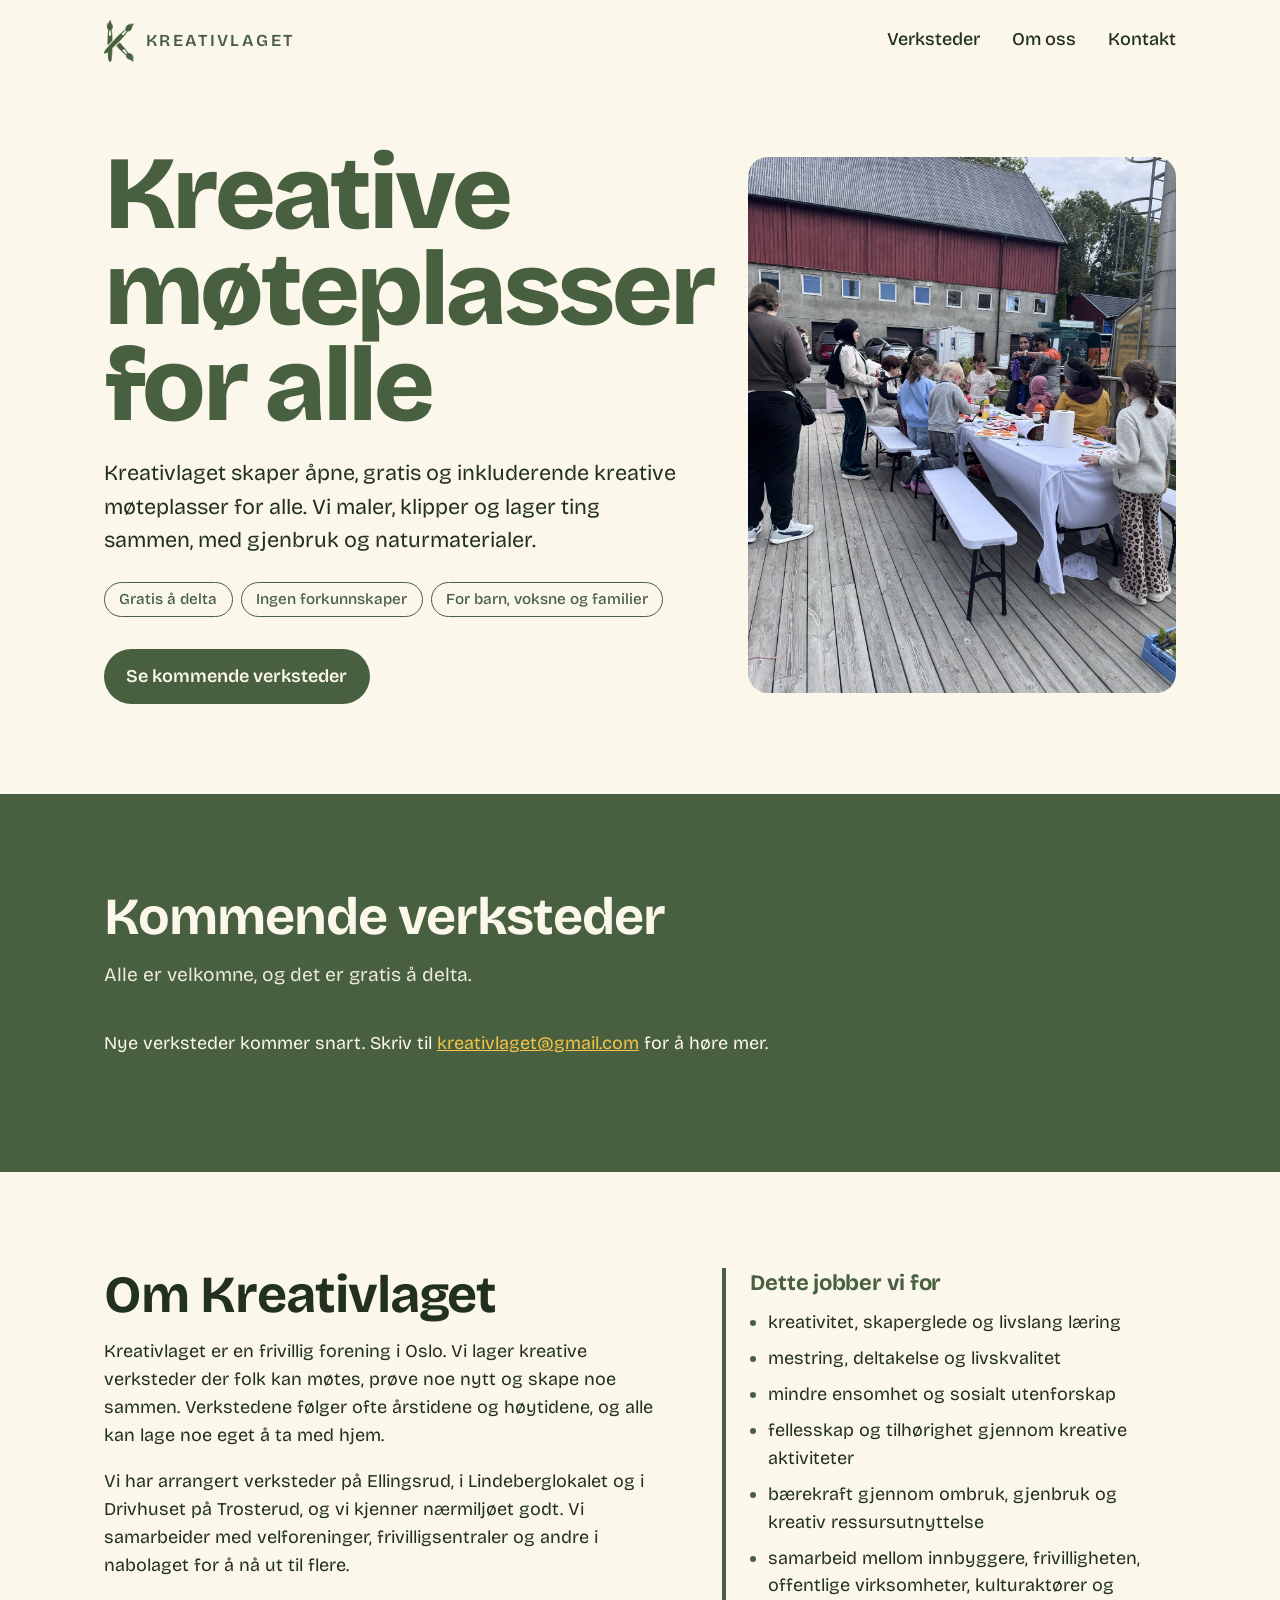
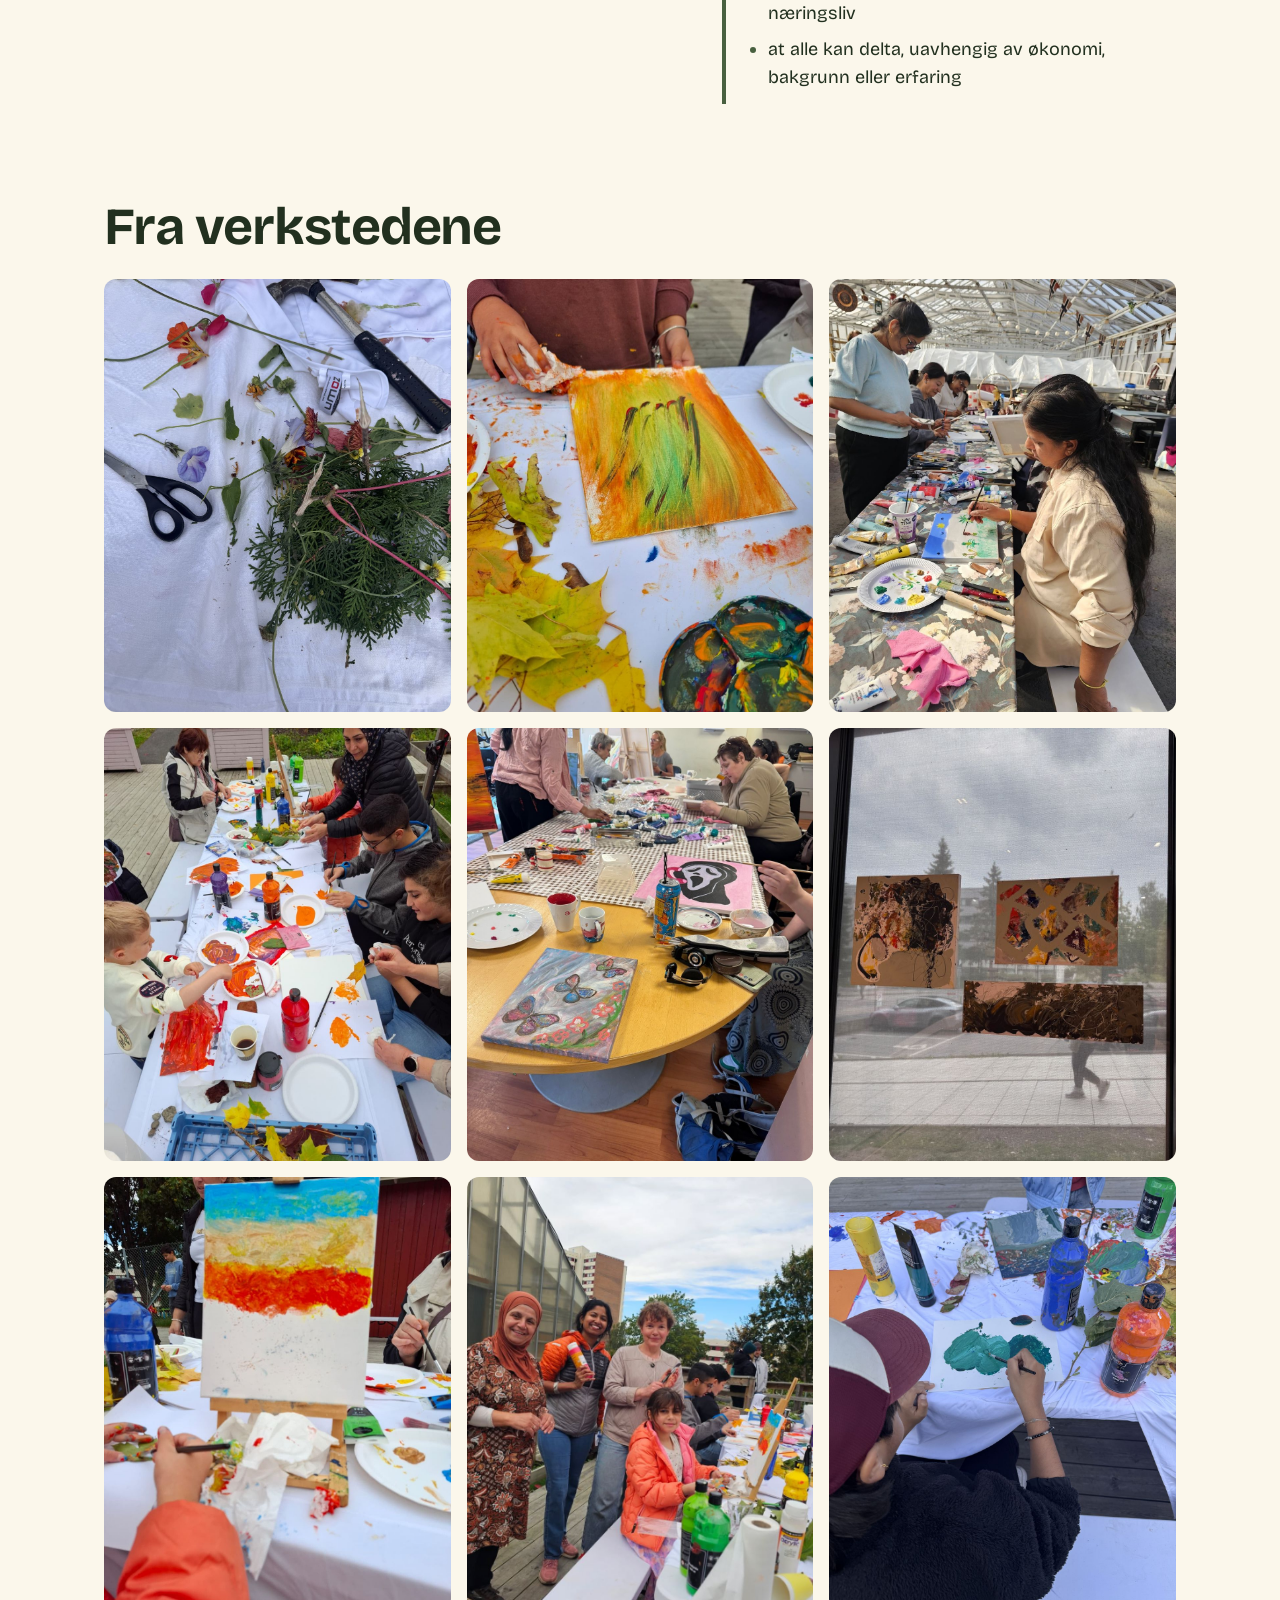
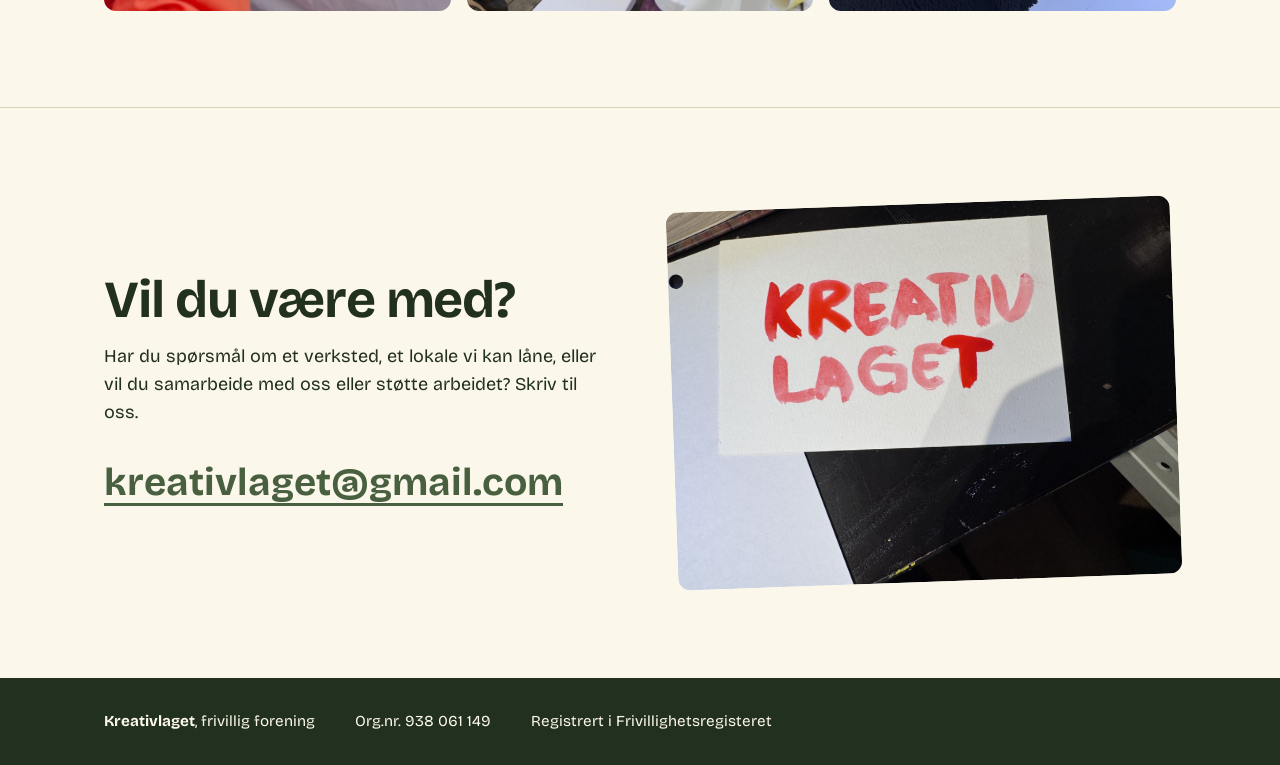
==== index.html @ 2cec0c04 "Kreativlaget nettside Co-Authored-By: Claude Opus 5.5 <noreply@anthropic.com>" ====
<!doctype html>
<html lang="nb">
<head>
  <meta charset="utf-8">
  <meta name="viewport" content="width=device-width, initial-scale=1">
  <title>Kreativlaget – kreative møteplasser for alle</title>
  <meta name="description" content="Kreativlaget lager åpne og gratis kreative verksteder i Oslo for barn, voksne og familier. Vi skaper sammen med gjenbruk og naturmaterialer.">
  <meta property="og:title" content="Kreativlaget">
  <meta property="og:description" content="Åpne, gratis og inkluderende kreative møteplasser for alle.">
  <meta property="og:image" content="https://kreativlaget.no/bilder/langbord.jpg">
  <meta property="og:url" content="https://kreativlaget.no/">
  <meta property="og:locale" content="nb_NO">
  <link rel="icon" type="image/png" href="favicon.png">
  <link rel="preload" href="fonter/bricolage.woff2" as="font" type="font/woff2" crossorigin>
  <link rel="stylesheet" href="stil.css">
</head>
<body>

<header class="topp">
  <a class="merke" href="#" aria-label="Kreativlaget, til toppen">
    <img src="bilder/k.png" alt="" width="34" height="48">
    <span>Kreativlaget</span>
  </a>
  <nav aria-label="Hovedmeny">
    <a href="#verksteder">Verksteder</a>
    <a href="#om-oss">Om oss</a>
    <a href="#kontakt">Kontakt</a>
  </nav>
</header>

<main>

  <section class="inngang">
    <div class="inngang-tekst">
      <h1>Kreative møteplasser for alle</h1>
      <p class="ingress">Kreativlaget skaper åpne, gratis og inkluderende kreative møteplasser for alle. Vi maler, klipper og lager ting sammen, med gjenbruk og naturmaterialer.</p>
      <ul class="kort-fakta">
        <li>Gratis å delta</li>
        <li>Ingen forkunnskaper</li>
        <li>For barn, voksne og familier</li>
      </ul>
      <a class="knapp" href="#verksteder">Se kommende verksteder</a>
    </div>
    <figure class="inngang-bilde">
      <img src="bilder/langbord.jpg" width="1350" height="1800"
           alt="Et langt bord med hvite duker utendørs der barn og voksne maler sammen">
    </figure>
  </section>

  <section id="verksteder" class="verksteder" aria-labelledby="verksteder-tittel">
    <div class="innhold">
      <h2 id="verksteder-tittel">Kommende verksteder</h2>
      <p class="seksjon-ingress">Alle er velkomne, og det er gratis å delta.</p>
      <ol class="liste" id="arrangement-liste"></ol>
      <noscript><p>Skriv til <a href="mailto:kreativlaget@gmail.com">kreativlaget@gmail.com</a> for å høre om kommende verksteder.</p></noscript>
    </div>
  </section>

  <section id="om-oss" class="om" aria-labelledby="om-tittel">
    <div class="innhold om-grid">
      <div class="om-tekst">
        <h2 id="om-tittel">Om Kreativlaget</h2>
        <p>Kreativlaget er en frivillig forening i Oslo. Vi lager kreative verksteder der folk kan møtes, prøve noe nytt og skape noe sammen. Verkstedene følger ofte årstidene og høytidene, og alle kan lage noe eget å ta med hjem.</p>
        <p>Vi har arrangert verksteder på Ellingsrud, i Lindeberglokalet og i Drivhuset på Trosterud, og vi kjenner nærmiljøet godt. Vi samarbeider med velforeninger, frivilligsentraler og andre i nabolaget for å nå ut til flere.</p>
      </div>
      <div class="om-mal">
        <h3>Dette jobber vi for</h3>
        <ul>
          <li>kreativitet, skaperglede og livslang læring</li>
          <li>mestring, deltakelse og livskvalitet</li>
          <li>mindre ensomhet og sosialt utenforskap</li>
          <li>fellesskap og tilhørighet gjennom kreative aktiviteter</li>
          <li>bærekraft gjennom ombruk, gjenbruk og kreativ ressursutnyttelse</li>
          <li>samarbeid mellom innbyggere, frivilligheten, offentlige virksomheter, kulturaktører og næringsliv</li>
          <li>at alle kan delta, uavhengig av økonomi, bakgrunn eller erfaring</li>
        </ul>
      </div>
    </div>
  </section>

  <section class="bilder" aria-labelledby="bilder-tittel">
    <div class="innhold">
      <h2 id="bilder-tittel">Fra verkstedene</h2>
      <div class="mosaikk">
        <img src="bilder/naturmaterialer.jpg" width="1050" height="1400" loading="lazy" alt="Blomster, grener, saks og hammer på en hvit duk">
        <img src="bilder/maleri-oransje.jpg" width="1050" height="1400" loading="lazy" alt="Et oransje og grønt maleri ved siden av høstblader og en palett">
        <img src="bilder/drivhuset.jpg" width="1050" height="1400" loading="lazy" alt="Deltakere maler ved et langt bord i et drivhus">
        <img src="bilder/bordet.jpg" width="1050" height="1400" loading="lazy" alt="Familier maler sammen ved et langt bord">
        <img src="bilder/lindeberg.jpg" width="964" height="1286" loading="lazy" alt="Malerier og fargeblyanter på et rundt bord i Lindeberglokalet">
        <img src="bilder/utstilling.jpg" width="1400" height="1050" loading="lazy" alt="Malerier fra verkstedene henger i et vindu">
        <img src="bilder/staffeli.jpg" width="1050" height="1400" loading="lazy" alt="Et lerret med oransje og blå maling på et staffeli">
        <img src="bilder/gruppe.jpg" width="788" height="1400" loading="lazy" alt="En gruppe deltakere samlet rundt et malebord utendørs">
        <img src="bilder/bladmaling.jpg" width="1050" height="1400" loading="lazy" alt="En deltaker maler et grønt blad">
      </div>
    </div>
  </section>

  <section id="kontakt" class="kontakt" aria-labelledby="kontakt-tittel">
    <div class="innhold kontakt-grid">
      <div>
        <h2 id="kontakt-tittel">Vil du være med?</h2>
        <p>Har du spørsmål om et verksted, et lokale vi kan låne, eller vil du samarbeide med oss eller støtte arbeidet? Skriv til oss.</p>
        <a class="epost" href="mailto:kreativlaget@gmail.com">kreativlaget@gmail.com</a>
      </div>
      <figure class="skilt">
        <img src="bilder/skilt.jpg" width="1400" height="1050" loading="lazy" alt="Håndmalt skilt med teksten Kreativ laget i rødt">
      </figure>
    </div>
  </section>

</main>

<footer class="bunn">
  <div class="innhold">
    <p><strong>Kreativlaget</strong>, frivillig forening</p>
    <p>Org.nr. 938 061 149</p>
    <p>Registrert i Frivillighetsregisteret</p>
  </div>
</footer>

<script src="arrangementer.js"></script>
<script>
  (function () {
    var liste = document.getElementById("arrangement-liste");
    var maneder = ["jan.", "feb.", "mars", "april", "mai", "juni", "juli", "aug.", "sep.", "okt.", "nov.", "des."];
    var dager = ["søndag", "mandag", "tirsdag", "onsdag", "torsdag", "fredag", "lørdag"];
    var idag = new Date(); idag.setHours(0, 0, 0, 0);

    var kommende = ARRANGEMENTER
      .map(function (a) { var d = a.dato.split("-"); a._d = new Date(+d[0], +d[1] - 1, +d[2]); return a; })
      .filter(function (a) { return a._d >= idag; })
      .sort(function (x, y) { return x._d - y._d; });

    if (!kommende.length) {
      liste.outerHTML = '<p class="tom">Nye verksteder kommer snart. Skriv til <a href="mailto:kreativlaget@gmail.com">kreativlaget@gmail.com</a> for å høre mer.</p>';
      return;
    }

    kommende.forEach(function (a) {
      var li = document.createElement("li");
      li.className = "arrangement";
      li.innerHTML =
        '<time class="dato" datetime="' + a.dato + '">' +
          '<span class="dag">' + a._d.getDate() + '.</span>' +
          '<span class="mnd">' + maneder[a._d.getMonth()] + '</span>' +
        '</time>' +
        '<div class="detaljer">' +
          '<h3></h3>' +
          '<p class="nar"></p>' +
          '<p class="tekst"></p>' +
        '</div>';
      li.querySelector("h3").textContent = a.tittel;
      li.querySelector(".nar").textContent = dager[a._d.getDay()] + " kl. " + a.tid + ", " + a.sted;
      li.querySelector(".tekst").textContent = a.tekst;
      liste.appendChild(li);
    });
  })();
</script>
</body>
</html>
---- stil.css ----
@font-face {
  font-family: "Bricolage";
  src: url("fonter/bricolage.woff2") format("woff2");
  font-weight: 200 800;
  font-display: swap;
  unicode-range: U+0000-00FF, U+0131, U+0152-0153, U+02BB-02BC, U+02C6, U+02DA, U+02DC, U+2000-206F, U+20AC, U+2122, U+2191, U+2193, U+2212, U+2215, U+FEFF, U+FFFD;
}
@font-face {
  font-family: "Bricolage";
  src: url("fonter/bricolage-ext.woff2") format("woff2");
  font-weight: 200 800;
  font-display: swap;
  unicode-range: U+0100-02AF, U+0304, U+0308, U+0329, U+1E00-1E9F, U+1EF2-1EFF, U+2020, U+20A0-20AB, U+20AD-20C0, U+2113, U+2C60-2C7F, U+A720-A7FF;
}

:root {
  --papir: #fbf7eb;
  --gronn: #48603f;
  --blekk: #22301f;
  --gul: #f3c24a;
  --linje: #d8d2bd;
  --dempet: #55604f;
  --maks: 72rem;
  --kant: clamp(1rem, 4vw, 2.5rem);
}

*, *::before, *::after { box-sizing: border-box; }

html { scroll-behavior: smooth; }
@media (prefers-reduced-motion: reduce) { html { scroll-behavior: auto; } }

body {
  margin: 0;
  background: var(--papir);
  color: var(--blekk);
  font-family: "Bricolage", system-ui, sans-serif;
  font-size: 1.125rem;
  line-height: 1.55;
  font-variation-settings: "opsz" 14;
}

img { display: block; max-width: 100%; height: auto; }

a { color: inherit; }
a:focus-visible, .knapp:focus-visible {
  outline: 3px solid var(--gul);
  outline-offset: 3px;
  border-radius: 4px;
}

h1, h2, h3 { line-height: 1.05; margin: 0; font-weight: 700; letter-spacing: -0.02em; }
h2 { font-size: clamp(2rem, 4.5vw, 3.25rem); margin-bottom: 1rem; }
h3 { font-size: 1.375rem; letter-spacing: -0.01em; }
p { margin: 0 0 1em; }

.innhold { max-width: var(--maks); margin: 0 auto; padding: 0 var(--kant); }

/* Topp */
.topp {
  display: flex;
  align-items: center;
  justify-content: space-between;
  gap: 1rem;
  max-width: var(--maks);
  margin: 0 auto;
  padding: 1.25rem var(--kant);
}
.merke {
  display: flex;
  align-items: center;
  gap: 0.75rem;
  text-decoration: none;
  color: var(--gronn);
}
.merke img { width: 30px; height: auto; }
.merke span {
  font-weight: 600;
  font-size: 1.05rem;
  text-transform: uppercase;
  letter-spacing: 0.14em;
}
.topp nav { display: flex; gap: clamp(0.9rem, 2.5vw, 2rem); }
.topp nav a {
  text-decoration: none;
  font-weight: 500;
  color: var(--blekk);
  padding: 0.25rem 0;
  border-bottom: 2px solid transparent;
}
.topp nav a:hover { border-bottom-color: var(--gronn); }

/* Inngang */
.inngang {
  display: grid;
  grid-template-columns: minmax(0, 1.15fr) minmax(0, 0.85fr);
  gap: clamp(2rem, 5vw, 4.5rem);
  align-items: center;
  max-width: var(--maks);
  margin: 0 auto;
  padding: clamp(1.5rem, 5vw, 4rem) var(--kant) clamp(3rem, 7vw, 6rem);
}
.inngang h1 {
  font-size: clamp(3rem, 8.2vw, 6.5rem);
  font-weight: 800;
  line-height: 0.92;
  letter-spacing: -0.035em;
  color: var(--gronn);
  font-variation-settings: "opsz" 96;
  margin-bottom: 1.5rem;
}
.ingress { font-size: clamp(1.15rem, 1.8vw, 1.35rem); max-width: 32em; }
.kort-fakta {
  list-style: none;
  padding: 0;
  margin: 1.5rem 0 2rem;
  display: flex;
  flex-wrap: wrap;
  gap: 0.5rem;
}
.kort-fakta li {
  border: 1.5px solid var(--gronn);
  color: var(--gronn);
  border-radius: 999px;
  padding: 0.3rem 0.9rem;
  font-size: 0.95rem;
  font-weight: 500;
}
.knapp {
  display: inline-block;
  background: var(--gronn);
  color: var(--papir);
  text-decoration: none;
  font-weight: 600;
  padding: 0.85rem 1.4rem;
  border-radius: 999px;
}
.knapp:hover { background: var(--blekk); }
.inngang-bilde { margin: 0; }
.inngang-bilde img {
  width: 100%;
  aspect-ratio: 4 / 5;
  object-fit: cover;
  object-position: center 65%;
  border-radius: 1.25rem;
}

/* Verksteder */
.verksteder {
  background: var(--gronn);
  color: var(--papir);
  padding: clamp(3.5rem, 8vw, 6rem) 0;
}
.seksjon-ingress { font-size: 1.2rem; max-width: 34em; opacity: 0.92; margin-bottom: 2.5rem; }
.liste { list-style: none; margin: 0; padding: 0; }
.arrangement {
  display: grid;
  grid-template-columns: 9.5rem minmax(0, 1fr);
  gap: 1.5rem clamp(1.5rem, 4vw, 3.5rem);
  padding: 2rem 0;
  border-top: 1px solid rgba(251, 247, 235, 0.28);
}
.arrangement:last-child { border-bottom: 1px solid rgba(251, 247, 235, 0.28); }
.dato { display: flex; flex-direction: column; color: var(--gul); line-height: 0.85; }
.dag {
  font-size: clamp(4rem, 9vw, 6rem);
  font-weight: 800;
  letter-spacing: -0.05em;
  font-variation-settings: "opsz" 96;
}
.mnd { font-size: 1.5rem; font-weight: 600; margin-top: 0.35rem; }
.detaljer h3 { font-size: clamp(1.5rem, 2.6vw, 2rem); margin-bottom: 0.4rem; }
.nar { font-weight: 600; margin-bottom: 0.75rem; }
.nar::first-letter { text-transform: uppercase; }
.tekst { max-width: 38em; margin: 0; opacity: 0.92; }
.tom a, .verksteder noscript a { color: var(--gul); }

/* Om */
.om { padding: clamp(3.5rem, 8vw, 6rem) 0; }
.om-grid {
  display: grid;
  grid-template-columns: minmax(0, 1.1fr) minmax(0, 0.9fr);
  gap: clamp(2rem, 5vw, 4.5rem);
  align-items: start;
}
.om-tekst p { max-width: 36em; }
.om-mal {
  border-left: 4px solid var(--gronn);
  padding: 0.25rem 0 0.25rem 1.5rem;
}
.om-mal h3 { color: var(--gronn); margin-bottom: 0.9rem; }
.om-mal ul { margin: 0; padding-left: 1.1rem; }
.om-mal li { margin-bottom: 0.5rem; }
.om-mal li::marker { color: var(--gronn); }

/* Bilder */
.bilder { padding: 0 0 clamp(3.5rem, 8vw, 6rem); }
.mosaikk {
  display: grid;
  grid-template-columns: repeat(3, minmax(0, 1fr));
  gap: 1rem;
  margin-top: 1.5rem;
}
.mosaikk img {
  width: 100%;
  aspect-ratio: 4 / 5;
  object-fit: cover;
  border-radius: 0.75rem;
}

/* Kontakt */
.kontakt {
  border-top: 1px solid var(--linje);
  padding: clamp(3.5rem, 8vw, 6rem) 0;
}
.kontakt-grid {
  display: grid;
  grid-template-columns: minmax(0, 1fr) minmax(0, 1fr);
  gap: clamp(2rem, 5vw, 4.5rem);
  align-items: center;
}
.kontakt p { max-width: 32em; }
.epost {
  display: inline-block;
  margin-top: 0.5rem;
  font-size: clamp(1.4rem, 3.4vw, 2.4rem);
  font-weight: 700;
  color: var(--gronn);
  text-decoration-thickness: 3px;
  text-underline-offset: 0.2em;
  overflow-wrap: anywhere;
}
.skilt { margin: 0; }
.skilt img { border-radius: 0.75rem; transform: rotate(-2deg); }

/* Bunn */
.bunn {
  background: var(--blekk);
  color: var(--papir);
  padding: 2rem 0;
  font-size: 0.95rem;
}
.bunn .innhold { display: flex; flex-wrap: wrap; gap: 0.5rem 2.5rem; }
.bunn p { margin: 0; }

/* Mobil */
@media (max-width: 760px) {
  .topp { flex-wrap: wrap; }
  .merke span { font-size: 0.95rem; }
  .inngang, .om-grid, .kontakt-grid { grid-template-columns: minmax(0, 1fr); }
  .inngang-bilde img { aspect-ratio: 4 / 3; }
  .arrangement { grid-template-columns: minmax(0, 1fr); gap: 0.75rem; padding: 1.75rem 0; }
  .dato { flex-direction: row; align-items: baseline; gap: 0.6rem; }
  .dag { font-size: 3.5rem; }
  .skilt img { transform: none; }
  .mosaikk { grid-template-columns: repeat(2, minmax(0, 1fr)); gap: 0.6rem; }
  .mosaikk img:first-child { grid-column: 1 / -1; aspect-ratio: 4 / 3; }
}
@media (max-width: 420px) {
  .topp nav { width: 100%; justify-content: space-between; }
}
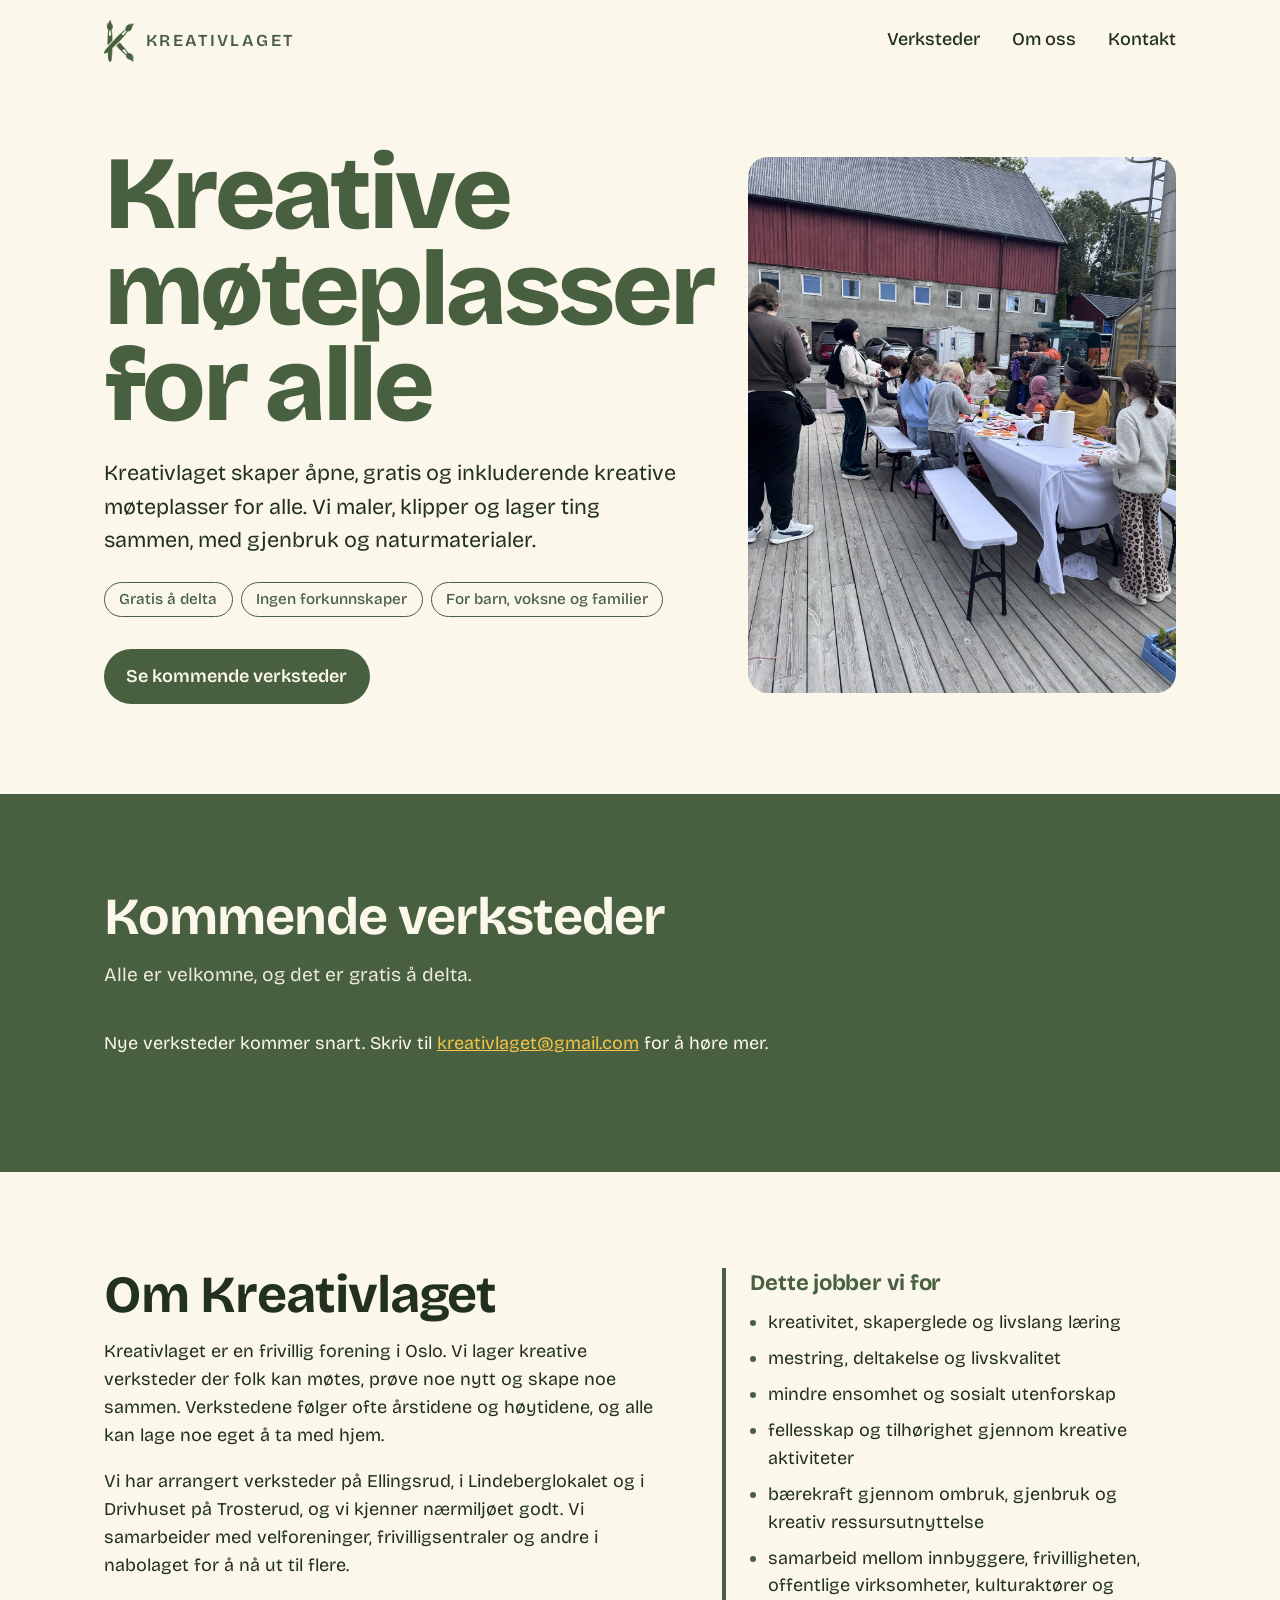
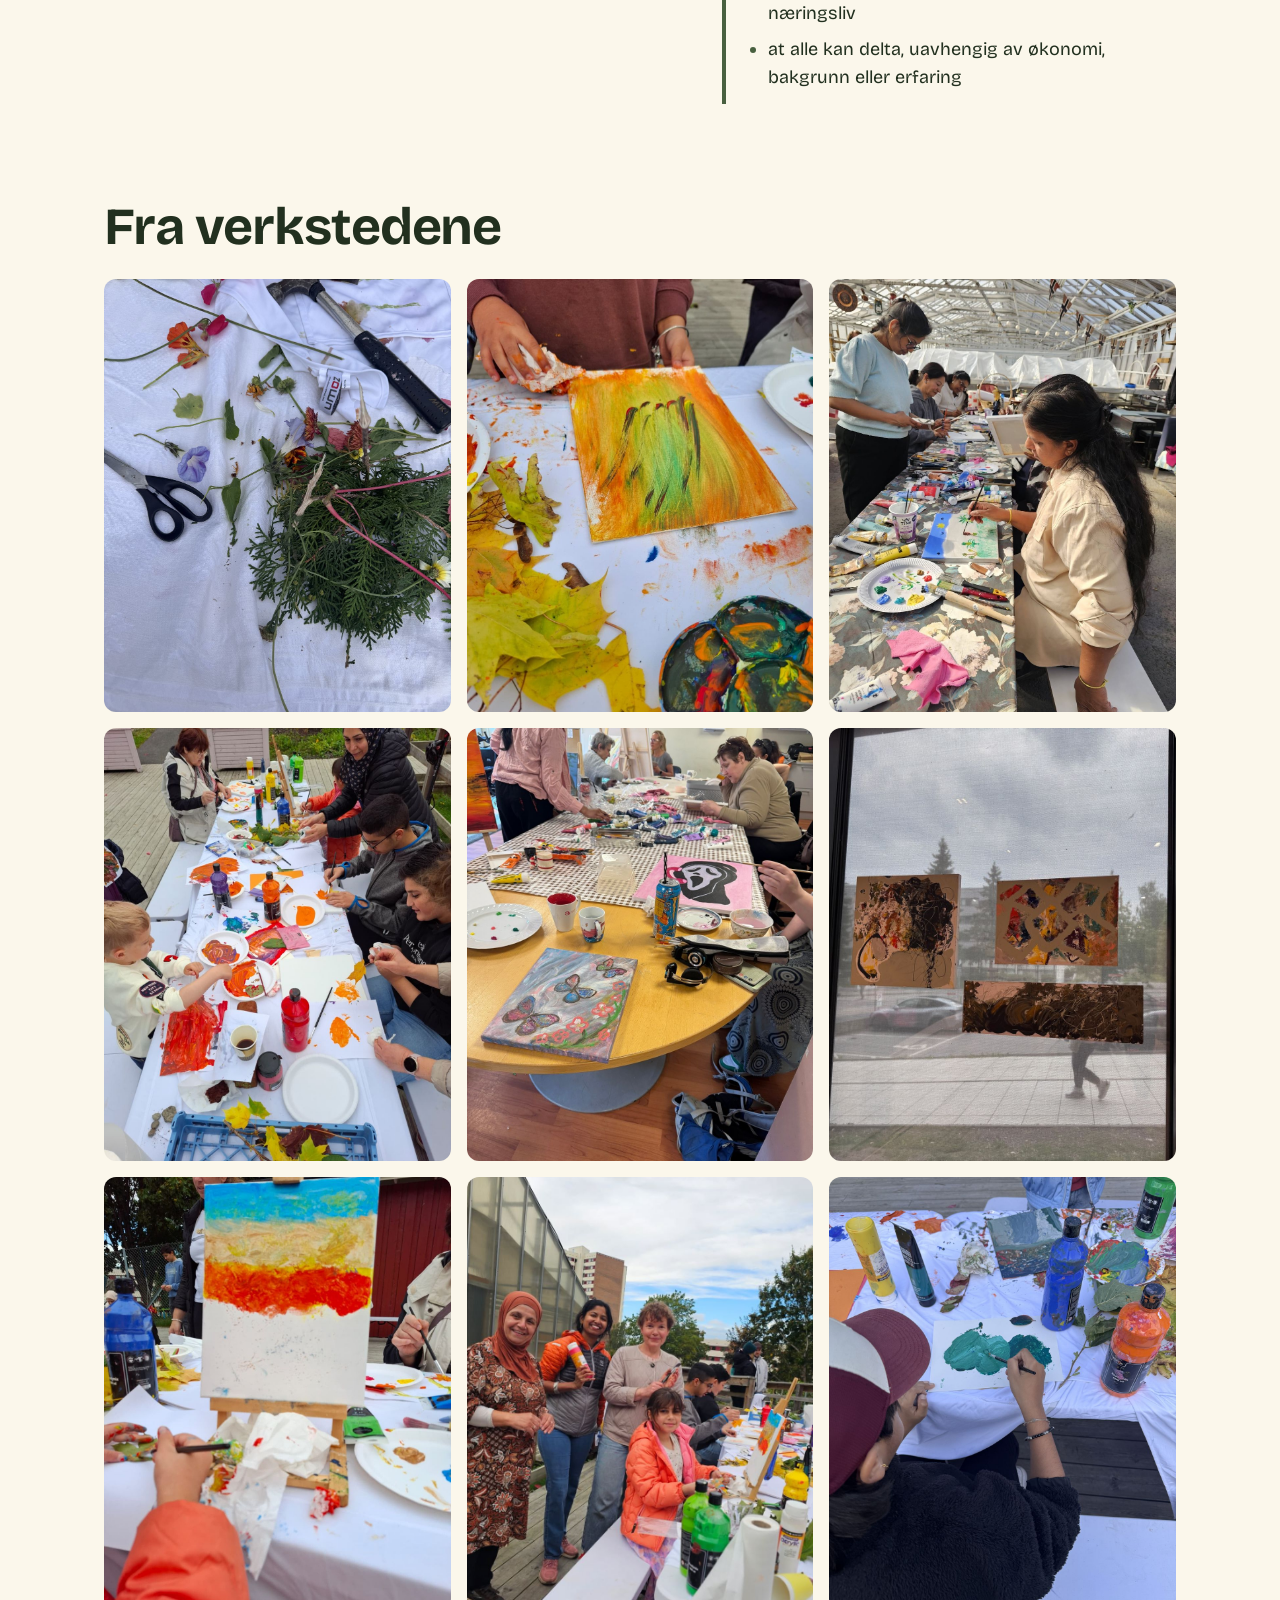
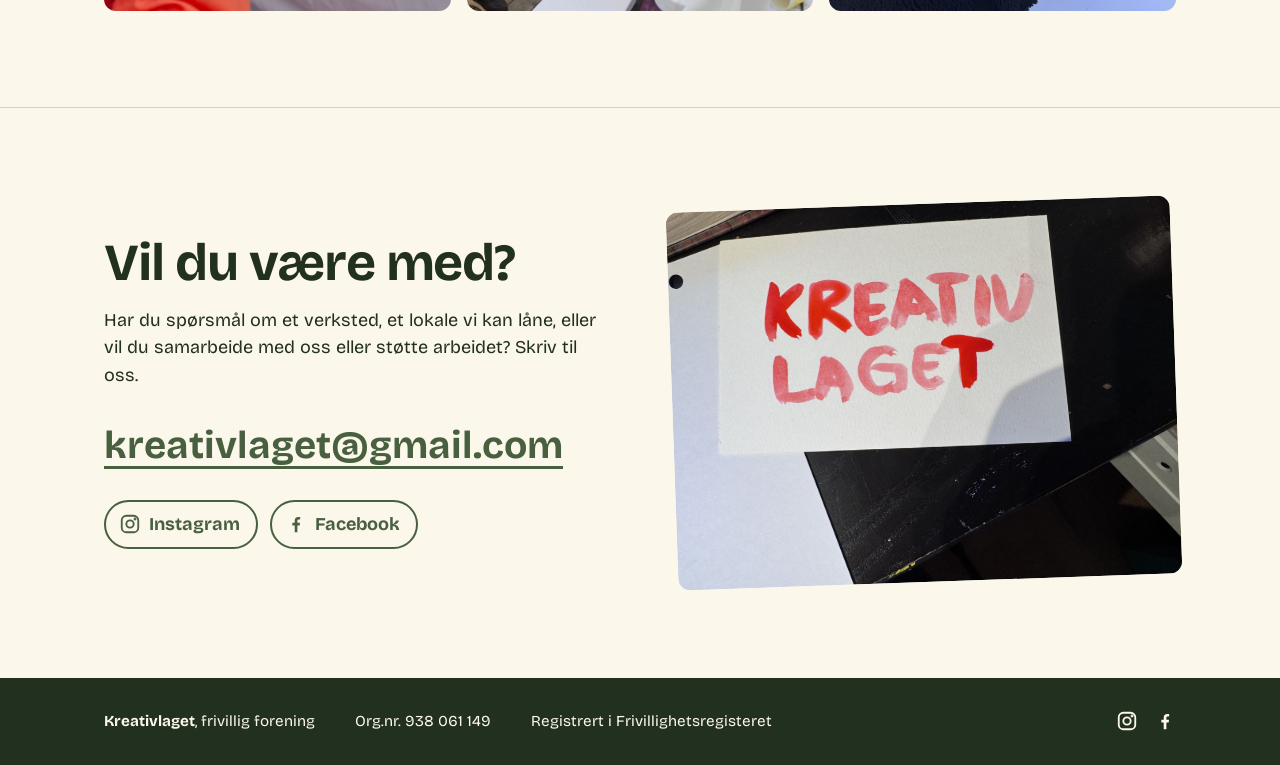
==== commit ccf7c075: "Legg til Instagram og Facebook Co-Authored-By: Claude Opus 5.5 <noreply@anthropic.com>" ====
--- a/index.html
+++ b/index.html
@@ -101,6 +101,10 @@
         <h2 id="kontakt-tittel">Vil du være med?</h2>
         <p>Har du spørsmål om et verksted, et lokale vi kan låne, eller vil du samarbeide med oss eller støtte arbeidet? Skriv til oss.</p>
         <a class="epost" href="mailto:kreativlaget@gmail.com">kreativlaget@gmail.com</a>
+        <ul class="sosiale" aria-label="Følg oss">
+          <li><a href="https://www.instagram.com/kreativlaget/" target="_blank" rel="noopener"><svg aria-hidden="true" viewBox="0 0 24 24" width="22" height="22" fill="none" stroke="currentColor" stroke-width="2" stroke-linecap="round" stroke-linejoin="round"><rect x="3" y="3" width="18" height="18" rx="5"/><circle cx="12" cy="12" r="4"/><circle cx="17.5" cy="6.5" r="0.6" fill="currentColor"/></svg><span>Instagram</span></a></li>
+          <li><a href="https://www.facebook.com/profile.php?id=61594763777025" target="_blank" rel="noopener"><svg aria-hidden="true" viewBox="0 0 24 24" width="22" height="22" fill="currentColor"><path d="M13.5 21v-7.5h2.5l.4-3h-2.9V8.6c0-.9.3-1.5 1.5-1.5h1.5V4.4c-.3 0-1.2-.1-2.2-.1-2.2 0-3.7 1.3-3.7 3.8v2.4H8v3h2.6V21h2.9z"/></svg><span>Facebook</span></a></li>
+        </ul>
       </div>
       <figure class="skilt">
         <img src="bilder/skilt.jpg" width="1400" height="1050" loading="lazy" alt="Håndmalt skilt med teksten Kreativ laget i rødt">
@@ -115,6 +119,10 @@
     <p><strong>Kreativlaget</strong>, frivillig forening</p>
     <p>Org.nr. 938 061 149</p>
     <p>Registrert i Frivillighetsregisteret</p>
+    <p class="bunn-sosiale">
+      <a href="https://www.instagram.com/kreativlaget/" target="_blank" rel="noopener" aria-label="Kreativlaget på Instagram"><svg aria-hidden="true" viewBox="0 0 24 24" width="22" height="22" fill="none" stroke="currentColor" stroke-width="2" stroke-linecap="round" stroke-linejoin="round"><rect x="3" y="3" width="18" height="18" rx="5"/><circle cx="12" cy="12" r="4"/><circle cx="17.5" cy="6.5" r="0.6" fill="currentColor"/></svg></a>
+      <a href="https://www.facebook.com/profile.php?id=61594763777025" target="_blank" rel="noopener" aria-label="Kreativlaget på Facebook"><svg aria-hidden="true" viewBox="0 0 24 24" width="22" height="22" fill="currentColor"><path d="M13.5 21v-7.5h2.5l.4-3h-2.9V8.6c0-.9.3-1.5 1.5-1.5h1.5V4.4c-.3 0-1.2-.1-2.2-.1-2.2 0-3.7 1.3-3.7 3.8v2.4H8v3h2.6V21h2.9z"/></svg></a>
+    </p>
   </div>
 </footer>
 
--- a/stil.css
+++ b/stil.css
@@ -229,6 +229,26 @@
   text-underline-offset: 0.2em;
   overflow-wrap: anywhere;
 }
+.sosiale {
+  list-style: none;
+  margin: 1.5rem 0 0;
+  padding: 0;
+  display: flex;
+  flex-wrap: wrap;
+  gap: 0.75rem;
+}
+.sosiale a {
+  display: inline-flex;
+  align-items: center;
+  gap: 0.5rem;
+  padding: 0.55rem 1rem 0.55rem 0.8rem;
+  border: 2px solid var(--gronn);
+  border-radius: 999px;
+  color: var(--gronn);
+  font-weight: 700;
+  text-decoration: none;
+}
+.sosiale a:hover, .sosiale a:focus-visible { background: var(--gronn); color: var(--papir); }
 .skilt { margin: 0; }
 .skilt img { border-radius: 0.75rem; transform: rotate(-2deg); }
 
@@ -241,6 +261,9 @@
 }
 .bunn .innhold { display: flex; flex-wrap: wrap; gap: 0.5rem 2.5rem; }
 .bunn p { margin: 0; }
+.bunn .bunn-sosiale { display: flex; gap: 1rem; margin-left: auto; }
+.bunn-sosiale a { color: var(--papir); display: inline-flex; }
+.bunn-sosiale a:hover, .bunn-sosiale a:focus-visible { color: var(--gul); }
 
 /* Mobil */
 @media (max-width: 760px) {
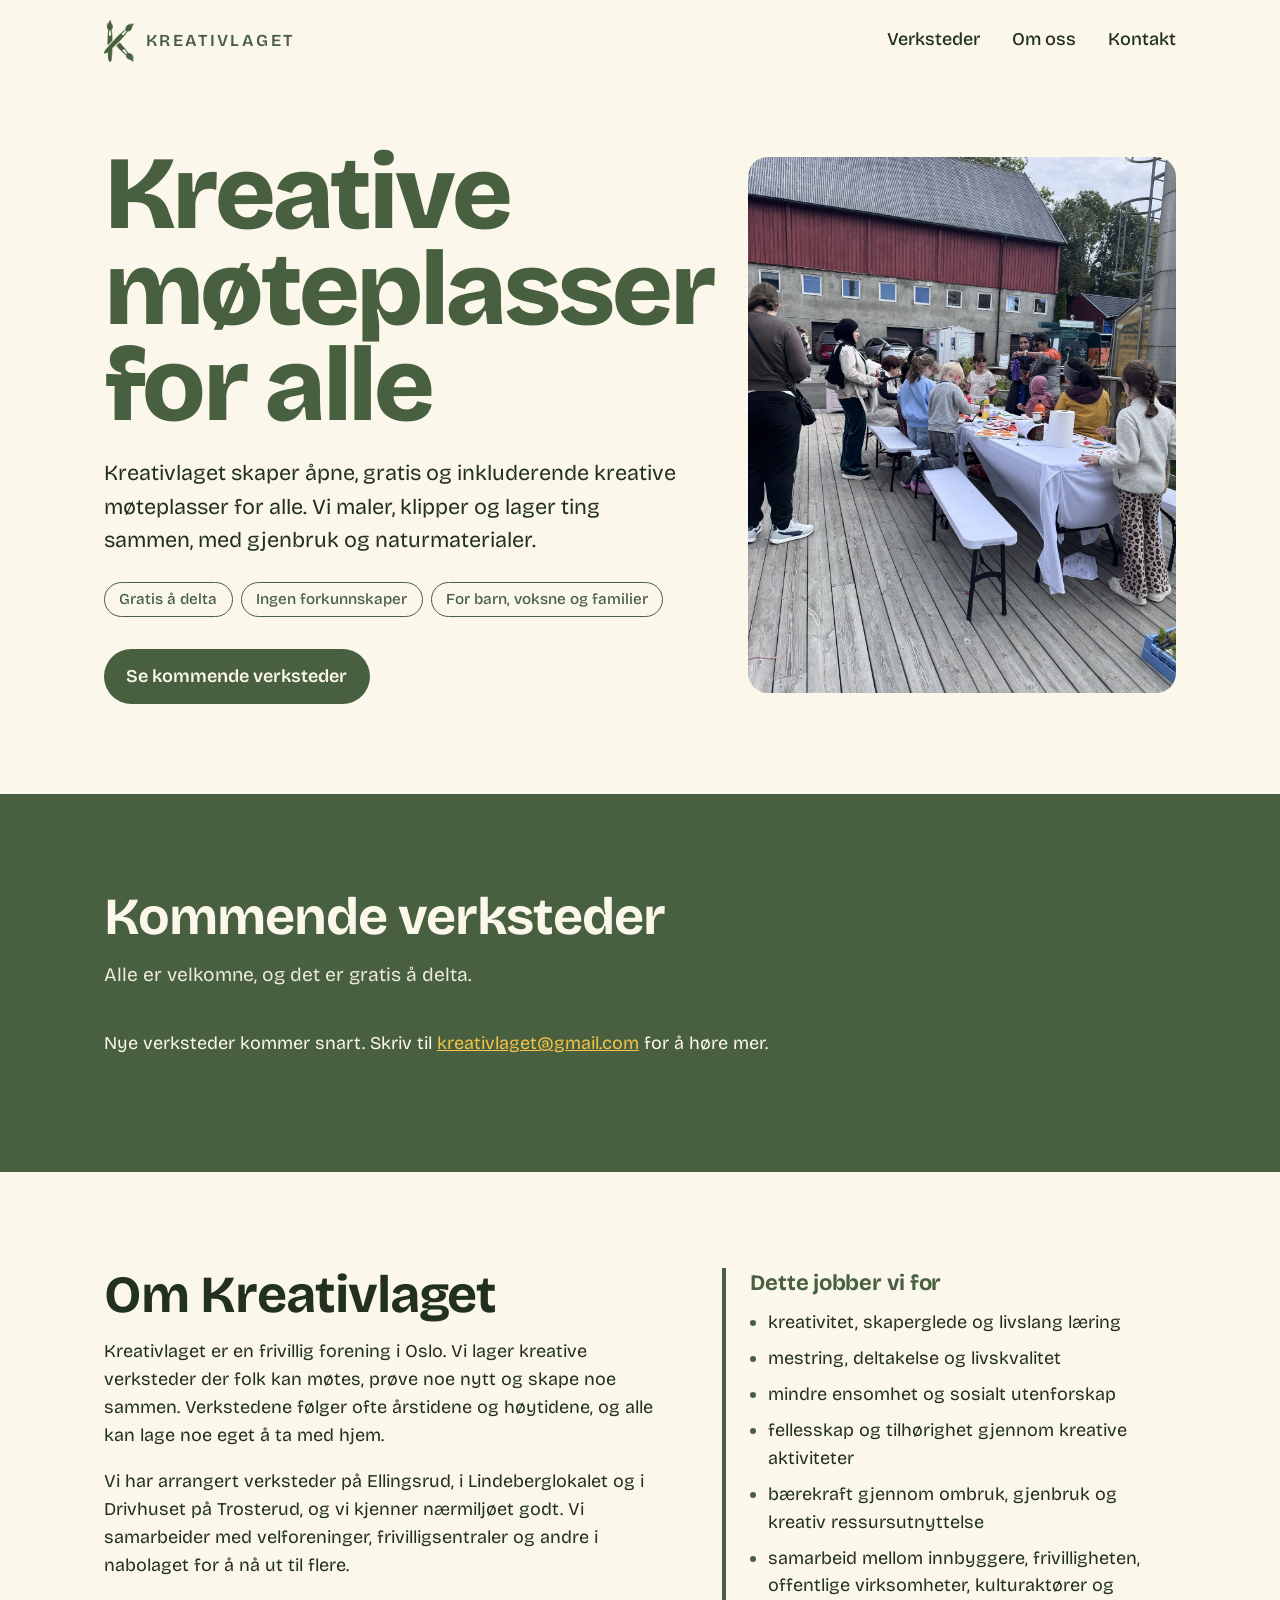
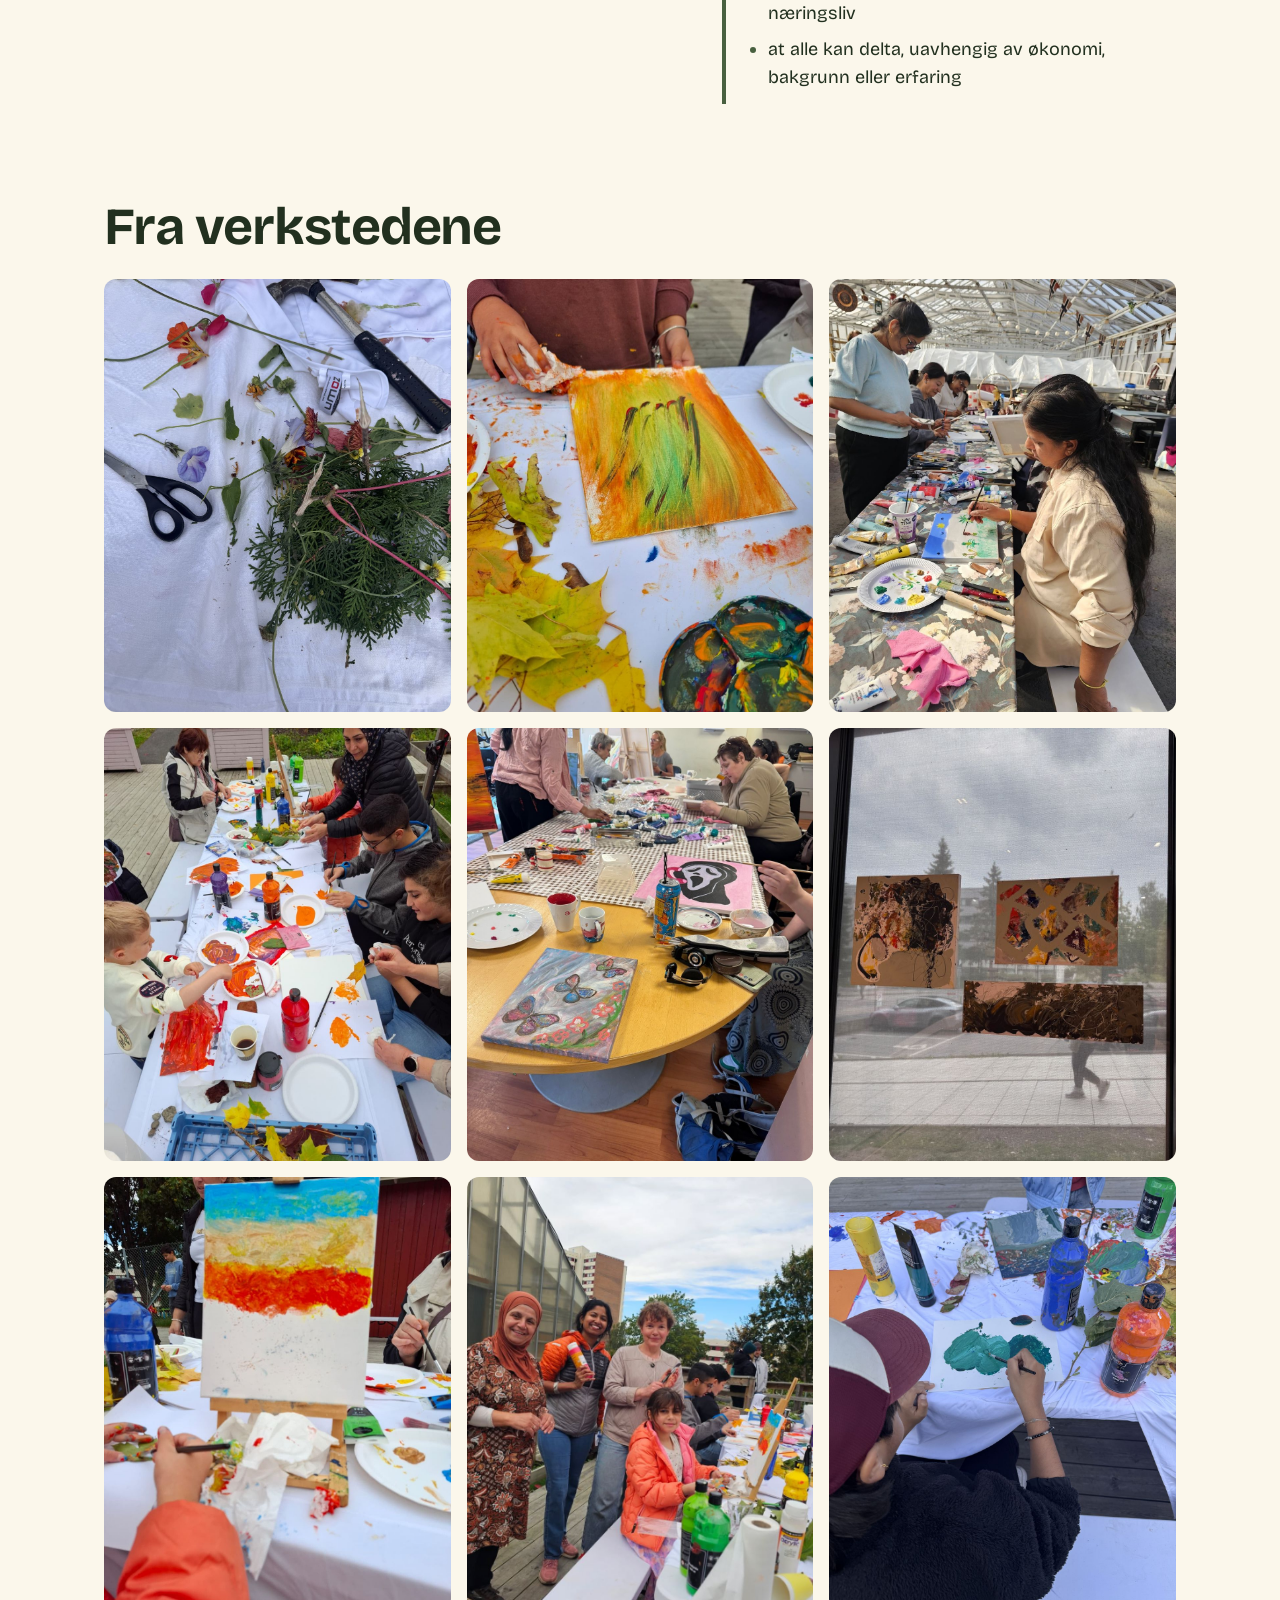
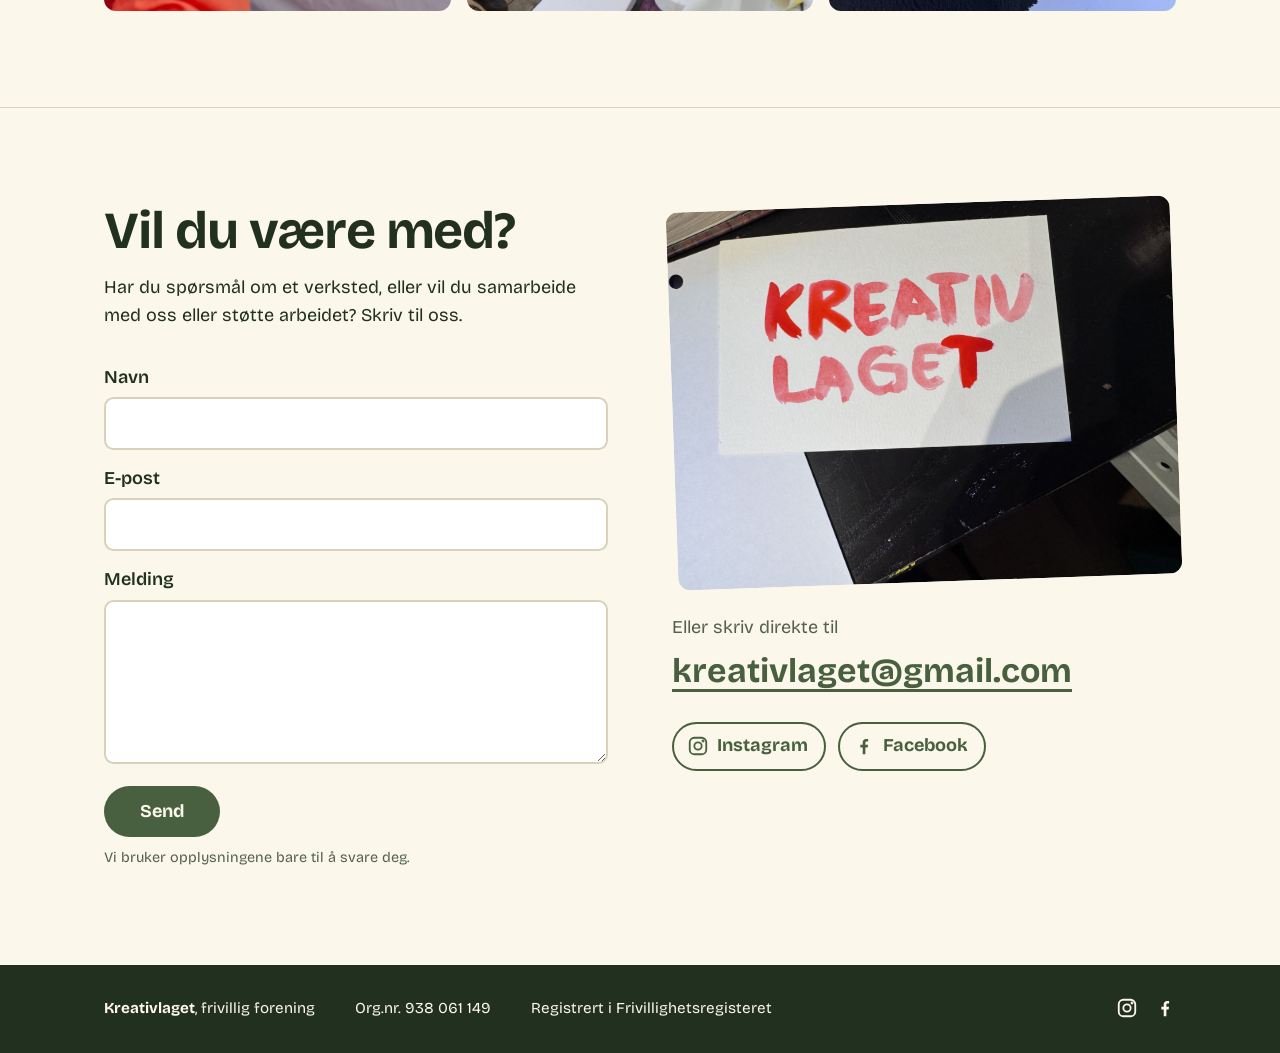
==== commit 59af149a: "Kontaktskjema Co-Authored-By: Claude Opus 5.5 <noreply@anthropic.com>" ====
--- a/index.html
+++ b/index.html
@@ -99,16 +99,32 @@
     <div class="innhold kontakt-grid">
       <div>
         <h2 id="kontakt-tittel">Vil du være med?</h2>
-        <p>Har du spørsmål om et verksted, et lokale vi kan låne, eller vil du samarbeide med oss eller støtte arbeidet? Skriv til oss.</p>
+        <p>Har du spørsmål om et verksted, eller vil du samarbeide med oss eller støtte arbeidet? Skriv til oss.</p>
+        <form class="skjema" name="kontakt" method="POST" action="/takk" data-netlify="true" netlify-honeypot="bot-field">
+          <input type="hidden" name="form-name" value="kontakt">
+          <p class="skjult"><label>Ikke fyll ut dette feltet <input name="bot-field" tabindex="-1" autocomplete="off"></label></p>
+          <label for="navn">Navn</label>
+          <input id="navn" name="navn" type="text" autocomplete="name" required>
+          <label for="epost">E-post</label>
+          <input id="epost" name="email" type="email" autocomplete="email" required>
+          <label for="melding">Melding</label>
+          <textarea id="melding" name="melding" rows="5" required></textarea>
+          <button class="send" type="submit">Send</button>
+          <p class="personvern">Vi bruker opplysningene bare til å svare deg.</p>
+          <p class="skjema-svar" role="status" aria-live="polite"></p>
+        </form>
+      </div>
+      <div class="kontakt-side">
+        <figure class="skilt">
+          <img src="bilder/skilt.jpg" width="1400" height="1050" loading="lazy" alt="Håndmalt skilt med teksten Kreativ laget i rødt">
+        </figure>
+        <p class="eller">Eller skriv direkte til</p>
         <a class="epost" href="mailto:kreativlaget@gmail.com">kreativlaget@gmail.com</a>
-        <ul class="sosiale" aria-label="Følg oss">
+          <ul class="sosiale" aria-label="Følg oss">
           <li><a href="https://www.instagram.com/kreativlaget/" target="_blank" rel="noopener"><svg aria-hidden="true" viewBox="0 0 24 24" width="22" height="22" fill="none" stroke="currentColor" stroke-width="2" stroke-linecap="round" stroke-linejoin="round"><rect x="3" y="3" width="18" height="18" rx="5"/><circle cx="12" cy="12" r="4"/><circle cx="17.5" cy="6.5" r="0.6" fill="currentColor"/></svg><span>Instagram</span></a></li>
           <li><a href="https://www.facebook.com/profile.php?id=61594763777025" target="_blank" rel="noopener"><svg aria-hidden="true" viewBox="0 0 24 24" width="22" height="22" fill="currentColor"><path d="M13.5 21v-7.5h2.5l.4-3h-2.9V8.6c0-.9.3-1.5 1.5-1.5h1.5V4.4c-.3 0-1.2-.1-2.2-.1-2.2 0-3.7 1.3-3.7 3.8v2.4H8v3h2.6V21h2.9z"/></svg><span>Facebook</span></a></li>
-        </ul>
-      </div>
-      <figure class="skilt">
-        <img src="bilder/skilt.jpg" width="1400" height="1050" loading="lazy" alt="Håndmalt skilt med teksten Kreativ laget i rødt">
-      </figure>
+          </ul>
+      </div>
     </div>
   </section>
 
@@ -127,6 +143,33 @@
 </footer>
 
 <script src="arrangementer.js"></script>
+<script>
+  (function () {
+    var skjema = document.querySelector(".skjema");
+    if (!skjema || !window.fetch) return;
+    var svar = skjema.querySelector(".skjema-svar");
+    var knapp = skjema.querySelector(".send");
+    skjema.addEventListener("submit", function (e) {
+      e.preventDefault();
+      knapp.disabled = true;
+      svar.className = "skjema-svar";
+      svar.textContent = "Sender...";
+      fetch("/", {
+        method: "POST",
+        headers: { "Content-Type": "application/x-www-form-urlencoded" },
+        body: new URLSearchParams(new FormData(skjema)).toString()
+      }).then(function (r) {
+        if (!r.ok) throw new Error(r.status);
+        skjema.reset();
+        svar.className = "skjema-svar ok";
+        svar.textContent = "Takk! Vi har fått meldingen din og svarer så snart vi kan.";
+      }).catch(function () {
+        svar.className = "skjema-svar feil";
+        svar.innerHTML = 'Noe gikk galt. Prøv igjen, eller skriv til <a href="mailto:kreativlaget@gmail.com">kreativlaget@gmail.com</a>.';
+      }).then(function () { knapp.disabled = false; });
+    });
+  })();
+</script>
 <script>
   (function () {
     var liste = document.getElementById("arrangement-liste");
--- a/stil.css
+++ b/stil.css
@@ -219,10 +219,47 @@
   align-items: center;
 }
 .kontakt p { max-width: 32em; }
+.kontakt-grid { align-items: start; }
+.skjema { display: grid; gap: 0.35rem; margin-top: 1.5rem; max-width: 32rem; }
+.skjema label { font-weight: 600; margin-top: 0.6rem; }
+.skjema input, .skjema textarea {
+  font: inherit;
+  color: var(--blekk);
+  background: #fff;
+  border: 2px solid var(--linje);
+  border-radius: 0.6rem;
+  padding: 0.65rem 0.8rem;
+  width: 100%;
+}
+.skjema textarea { resize: vertical; min-height: 8rem; }
+.skjema input:focus, .skjema textarea:focus { outline: none; border-color: var(--gronn); }
+.send {
+  justify-self: start;
+  margin-top: 1rem;
+  font: inherit;
+  font-weight: 700;
+  color: var(--papir);
+  background: var(--gronn);
+  border: 0;
+  border-radius: 999px;
+  padding: 0.75rem 2.25rem;
+  cursor: pointer;
+}
+.send:hover { background: var(--blekk); }
+.send:focus-visible { outline: 3px solid var(--gul); outline-offset: 3px; }
+.send:disabled { opacity: 0.6; cursor: wait; }
+.skjema .personvern { font-size: 0.9rem; color: var(--dempet); margin: 0.25rem 0 0; }
+.skjema-svar { margin: 0.5rem 0 0; font-weight: 600; }
+.skjema-svar:empty { display: none; }
+.skjema-svar.ok { color: var(--gronn); }
+.skjema-svar.feil { color: #9b2c1f; }
+.skjult { position: absolute; left: -9999px; }
+.kontakt-side .skilt { margin-bottom: 2rem; }
+.eller { margin: 0; color: var(--dempet); }
 .epost {
   display: inline-block;
-  margin-top: 0.5rem;
-  font-size: clamp(1.4rem, 3.4vw, 2.4rem);
+  margin-top: 0.25rem;
+  font-size: clamp(1.4rem, 3vw, 2.1rem);
   font-weight: 700;
   color: var(--gronn);
   text-decoration-thickness: 3px;
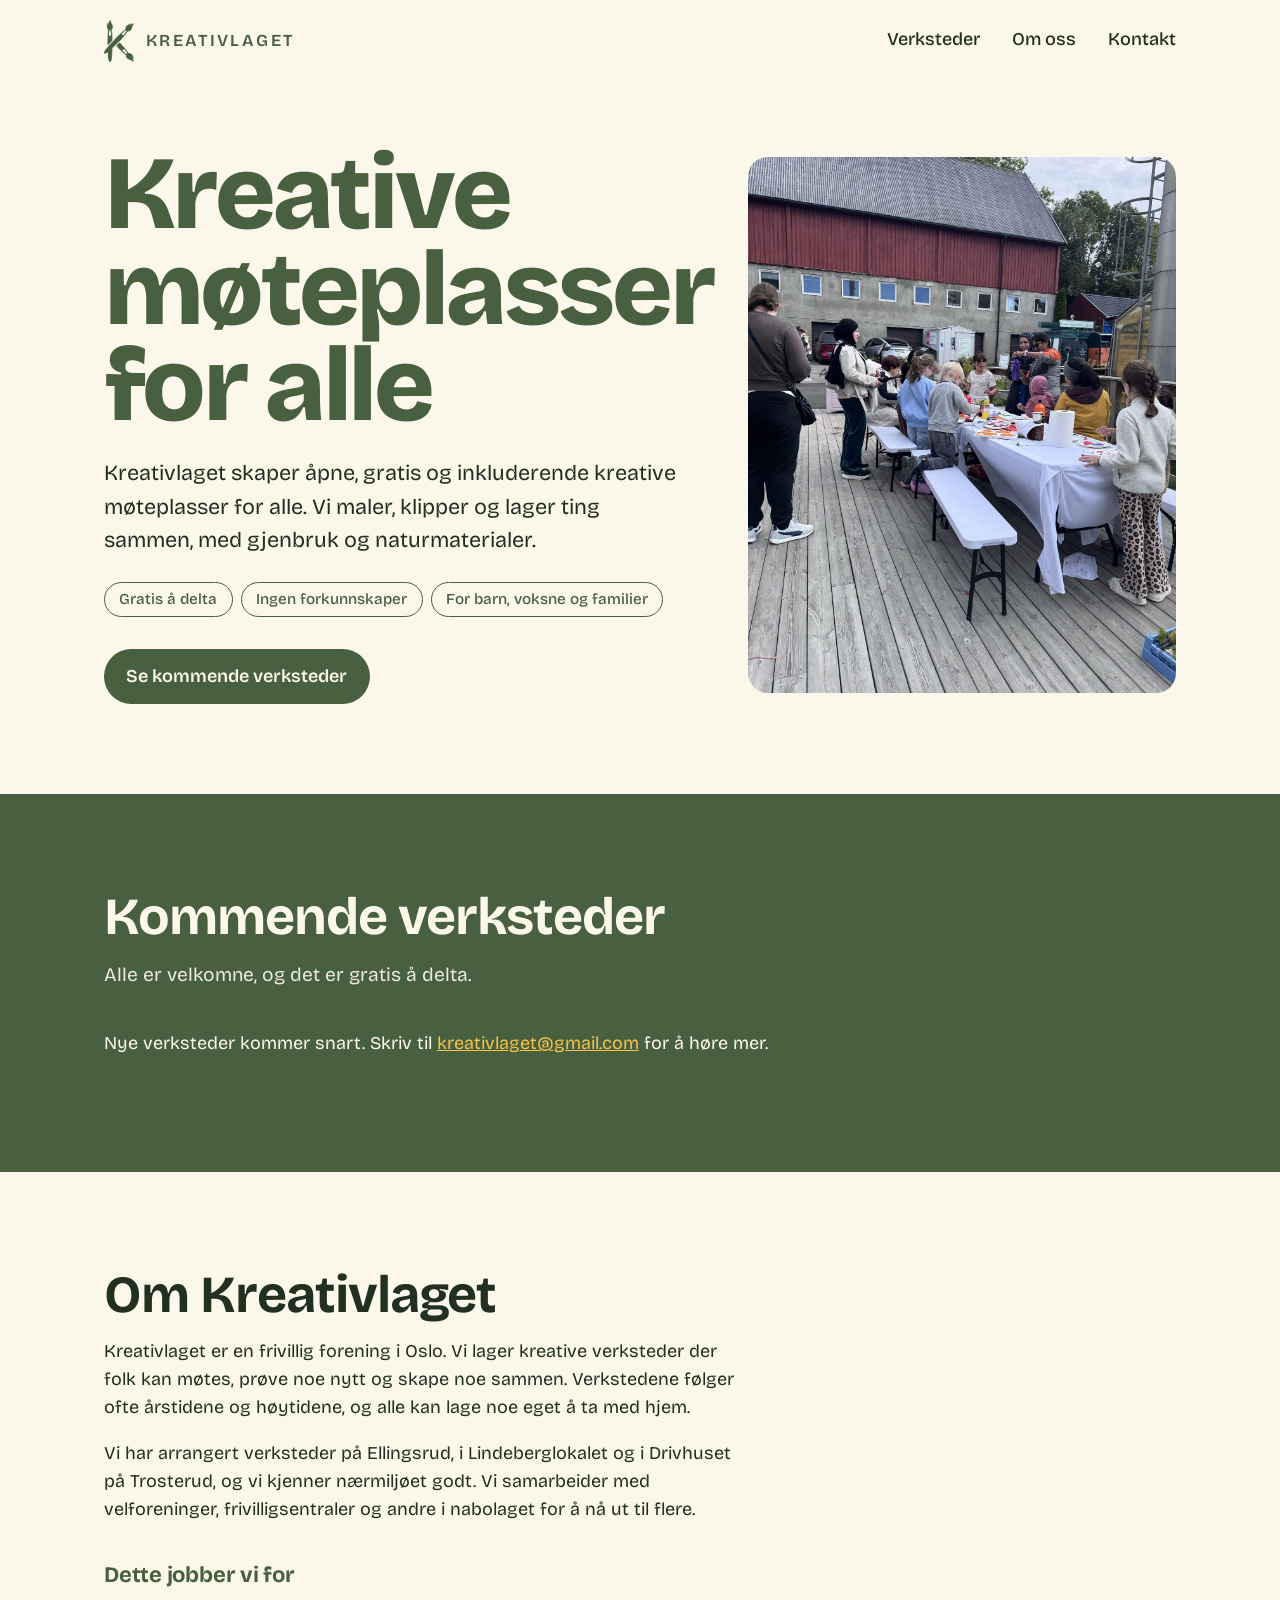
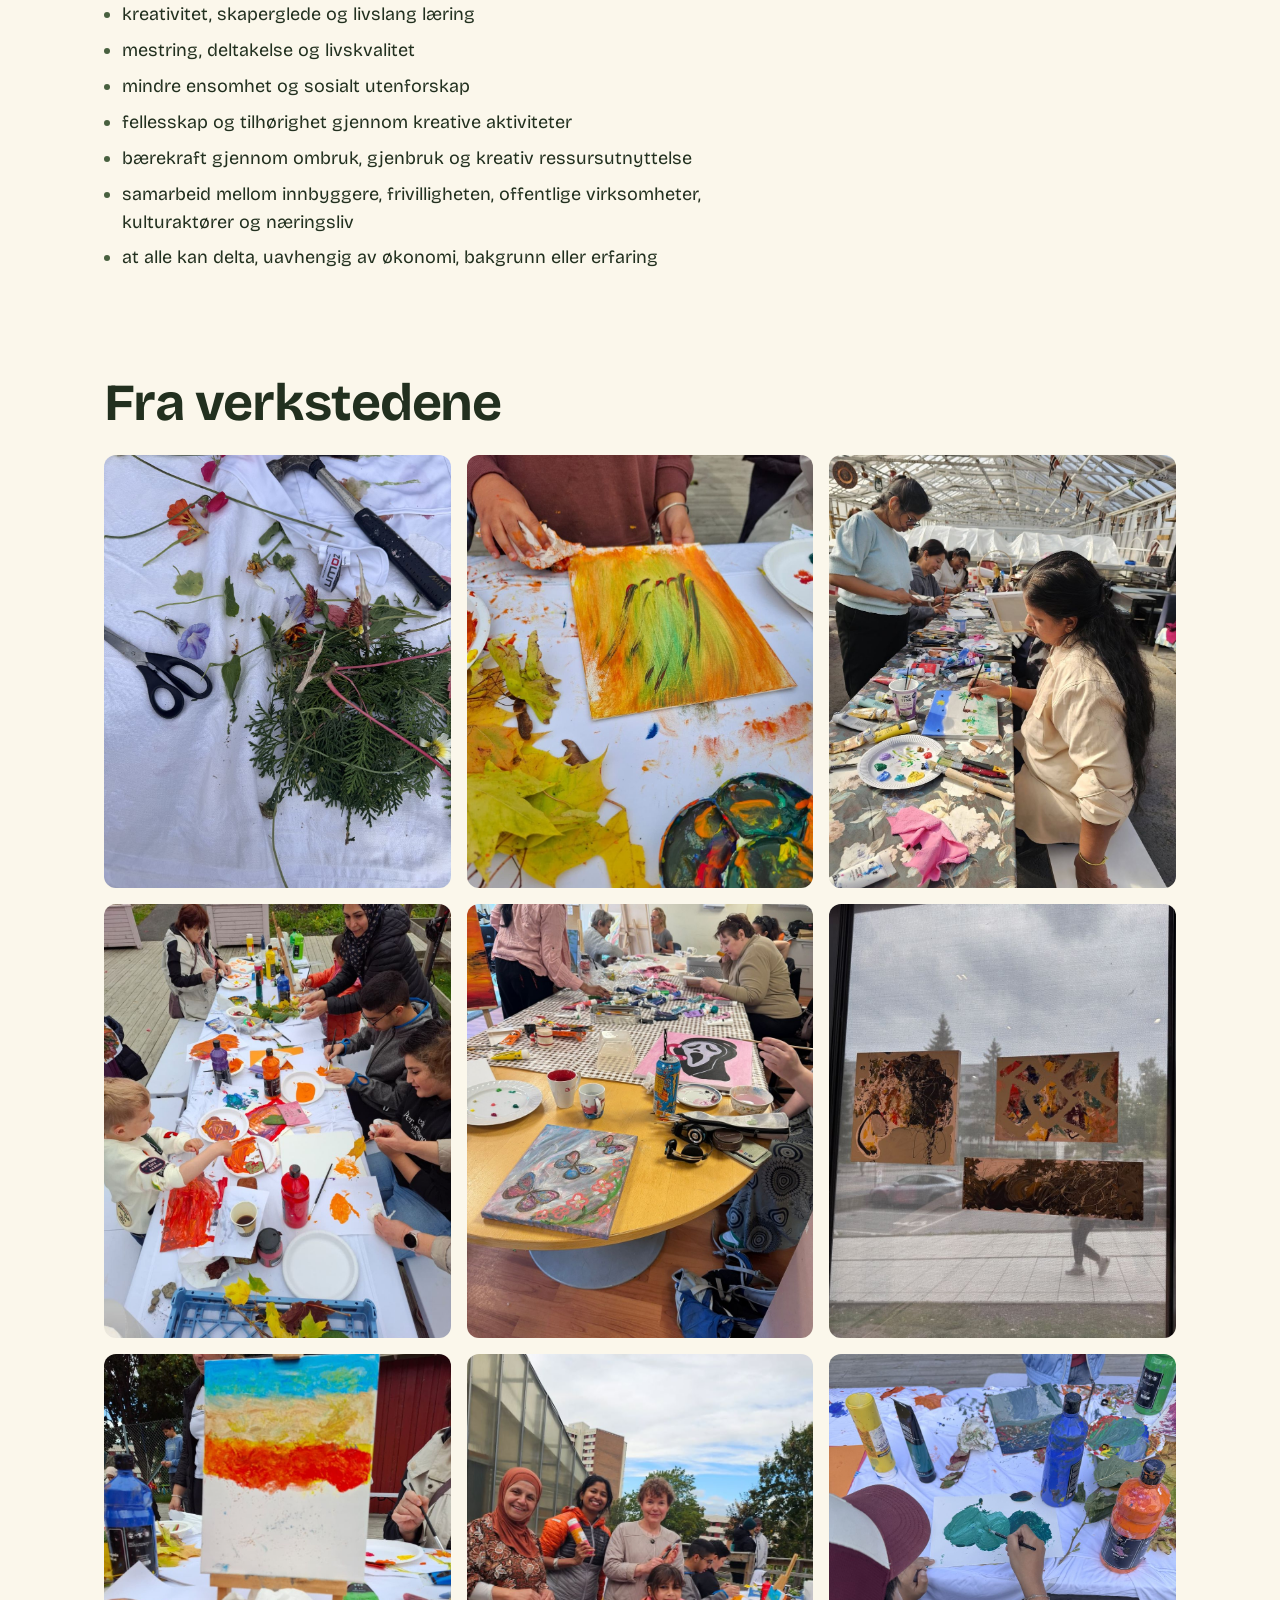
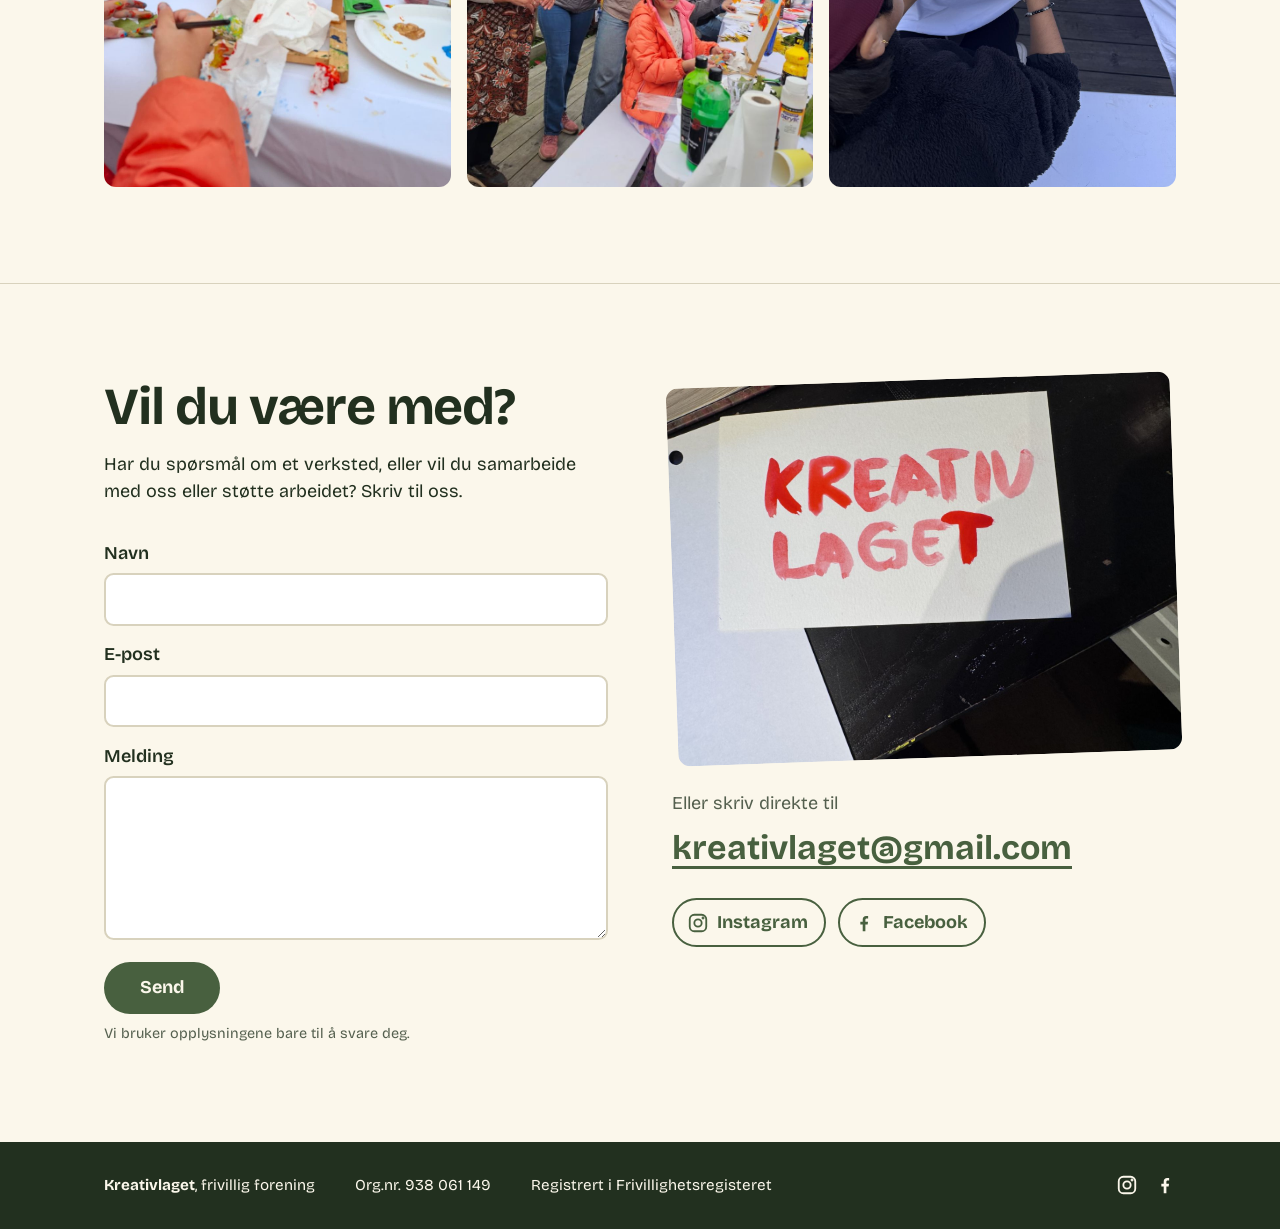
==== commit 7b40f3e7: "Plakater for Halloween og lysfest ved siden av verkstedene Co-Authored-By: Claude Opus 5.5 <noreply@" ====
--- a/index.html
+++ b/index.html
@@ -122,7 +122,7 @@
         <a class="epost" href="mailto:kreativlaget@gmail.com">kreativlaget@gmail.com</a>
           <ul class="sosiale" aria-label="Følg oss">
           <li><a href="https://www.instagram.com/kreativlaget/" target="_blank" rel="noopener"><svg aria-hidden="true" viewBox="0 0 24 24" width="22" height="22" fill="none" stroke="currentColor" stroke-width="2" stroke-linecap="round" stroke-linejoin="round"><rect x="3" y="3" width="18" height="18" rx="5"/><circle cx="12" cy="12" r="4"/><circle cx="17.5" cy="6.5" r="0.6" fill="currentColor"/></svg><span>Instagram</span></a></li>
-          <li><a href="https://www.facebook.com/profile.php?id=61594763777025" target="_blank" rel="noopener"><svg aria-hidden="true" viewBox="0 0 24 24" width="22" height="22" fill="currentColor"><path d="M13.5 21v-7.5h2.5l.4-3h-2.9V8.6c0-.9.3-1.5 1.5-1.5h1.5V4.4c-.3 0-1.2-.1-2.2-.1-2.2 0-3.7 1.3-3.7 3.8v2.4H8v3h2.6V21h2.9z"/></svg><span>Facebook</span></a></li>
+          <li><a href="https://www.facebook.com/kreativlaget" target="_blank" rel="noopener"><svg aria-hidden="true" viewBox="0 0 24 24" width="22" height="22" fill="currentColor"><path d="M13.5 21v-7.5h2.5l.4-3h-2.9V8.6c0-.9.3-1.5 1.5-1.5h1.5V4.4c-.3 0-1.2-.1-2.2-.1-2.2 0-3.7 1.3-3.7 3.8v2.4H8v3h2.6V21h2.9z"/></svg><span>Facebook</span></a></li>
           </ul>
       </div>
     </div>
@@ -137,7 +137,7 @@
     <p>Registrert i Frivillighetsregisteret</p>
     <p class="bunn-sosiale">
       <a href="https://www.instagram.com/kreativlaget/" target="_blank" rel="noopener" aria-label="Kreativlaget på Instagram"><svg aria-hidden="true" viewBox="0 0 24 24" width="22" height="22" fill="none" stroke="currentColor" stroke-width="2" stroke-linecap="round" stroke-linejoin="round"><rect x="3" y="3" width="18" height="18" rx="5"/><circle cx="12" cy="12" r="4"/><circle cx="17.5" cy="6.5" r="0.6" fill="currentColor"/></svg></a>
-      <a href="https://www.facebook.com/profile.php?id=61594763777025" target="_blank" rel="noopener" aria-label="Kreativlaget på Facebook"><svg aria-hidden="true" viewBox="0 0 24 24" width="22" height="22" fill="currentColor"><path d="M13.5 21v-7.5h2.5l.4-3h-2.9V8.6c0-.9.3-1.5 1.5-1.5h1.5V4.4c-.3 0-1.2-.1-2.2-.1-2.2 0-3.7 1.3-3.7 3.8v2.4H8v3h2.6V21h2.9z"/></svg></a>
+      <a href="https://www.facebook.com/kreativlaget" target="_blank" rel="noopener" aria-label="Kreativlaget på Facebook"><svg aria-hidden="true" viewBox="0 0 24 24" width="22" height="22" fill="currentColor"><path d="M13.5 21v-7.5h2.5l.4-3h-2.9V8.6c0-.9.3-1.5 1.5-1.5h1.5V4.4c-.3 0-1.2-.1-2.2-.1-2.2 0-3.7 1.3-3.7 3.8v2.4H8v3h2.6V21h2.9z"/></svg></a>
     </p>
   </div>
 </footer>
@@ -203,6 +203,21 @@
       li.querySelector("h3").textContent = a.tittel;
       li.querySelector(".nar").textContent = dager[a._d.getDay()] + " kl. " + a.tid + ", " + a.sted;
       li.querySelector(".tekst").textContent = a.tekst;
+      if (a.plakat) {
+        li.classList.add("med-plakat");
+        var lenke = document.createElement("a");
+        lenke.className = "plakat";
+        lenke.href = a.plakat;
+        lenke.target = "_blank";
+        lenke.rel = "noopener";
+        var bilde = document.createElement("img");
+        bilde.src = a.plakat;
+        bilde.width = 1100; bilde.height = 1555;
+        bilde.loading = "lazy";
+        bilde.alt = "Plakat: " + a.tittel;
+        lenke.appendChild(bilde);
+        li.appendChild(lenke);
+      }
       liste.appendChild(li);
     });
   })();
--- a/stil.css
+++ b/stil.css
@@ -171,22 +171,18 @@
 .detaljer h3 { font-size: clamp(1.5rem, 2.6vw, 2rem); margin-bottom: 0.4rem; }
 .nar { font-weight: 600; margin-bottom: 0.75rem; }
 .nar::first-letter { text-transform: uppercase; }
-.tekst { max-width: 38em; margin: 0; opacity: 0.92; }
+.tekst { max-width: 38em; margin: 0; opacity: 0.92; white-space: pre-line; }
 .tom a, .verksteder noscript a { color: var(--gul); }
+.arrangement.med-plakat { grid-template-columns: 9.5rem minmax(0, 1fr) 13rem; }
+.plakat { display: block; align-self: start; border-radius: 0.5rem; overflow: hidden; box-shadow: 0 6px 18px rgba(0, 0, 0, 0.25); transition: transform 0.2s; }
+.plakat:hover { transform: rotate(-1deg) scale(1.02); }
+.plakat img { width: 100%; }
 
 /* Om */
 .om { padding: clamp(3.5rem, 8vw, 6rem) 0; }
-.om-grid {
-  display: grid;
-  grid-template-columns: minmax(0, 1.1fr) minmax(0, 0.9fr);
-  gap: clamp(2rem, 5vw, 4.5rem);
-  align-items: start;
-}
+.om-grid > * { max-width: 44rem; }
 .om-tekst p { max-width: 36em; }
-.om-mal {
-  border-left: 4px solid var(--gronn);
-  padding: 0.25rem 0 0.25rem 1.5rem;
-}
+.om-mal { margin-top: 2.5rem; }
 .om-mal h3 { color: var(--gronn); margin-bottom: 0.9rem; }
 .om-mal ul { margin: 0; padding-left: 1.1rem; }
 .om-mal li { margin-bottom: 0.5rem; }
@@ -306,9 +302,10 @@
 @media (max-width: 760px) {
   .topp { flex-wrap: wrap; }
   .merke span { font-size: 0.95rem; }
-  .inngang, .om-grid, .kontakt-grid { grid-template-columns: minmax(0, 1fr); }
+  .inngang, .kontakt-grid { grid-template-columns: minmax(0, 1fr); }
   .inngang-bilde img { aspect-ratio: 4 / 3; }
-  .arrangement { grid-template-columns: minmax(0, 1fr); gap: 0.75rem; padding: 1.75rem 0; }
+  .arrangement, .arrangement.med-plakat { grid-template-columns: minmax(0, 1fr); gap: 0.75rem; padding: 1.75rem 0; }
+  .plakat { max-width: 16rem; margin-top: 0.5rem; }
   .dato { flex-direction: row; align-items: baseline; gap: 0.6rem; }
   .dag { font-size: 3.5rem; }
   .skilt img { transform: none; }
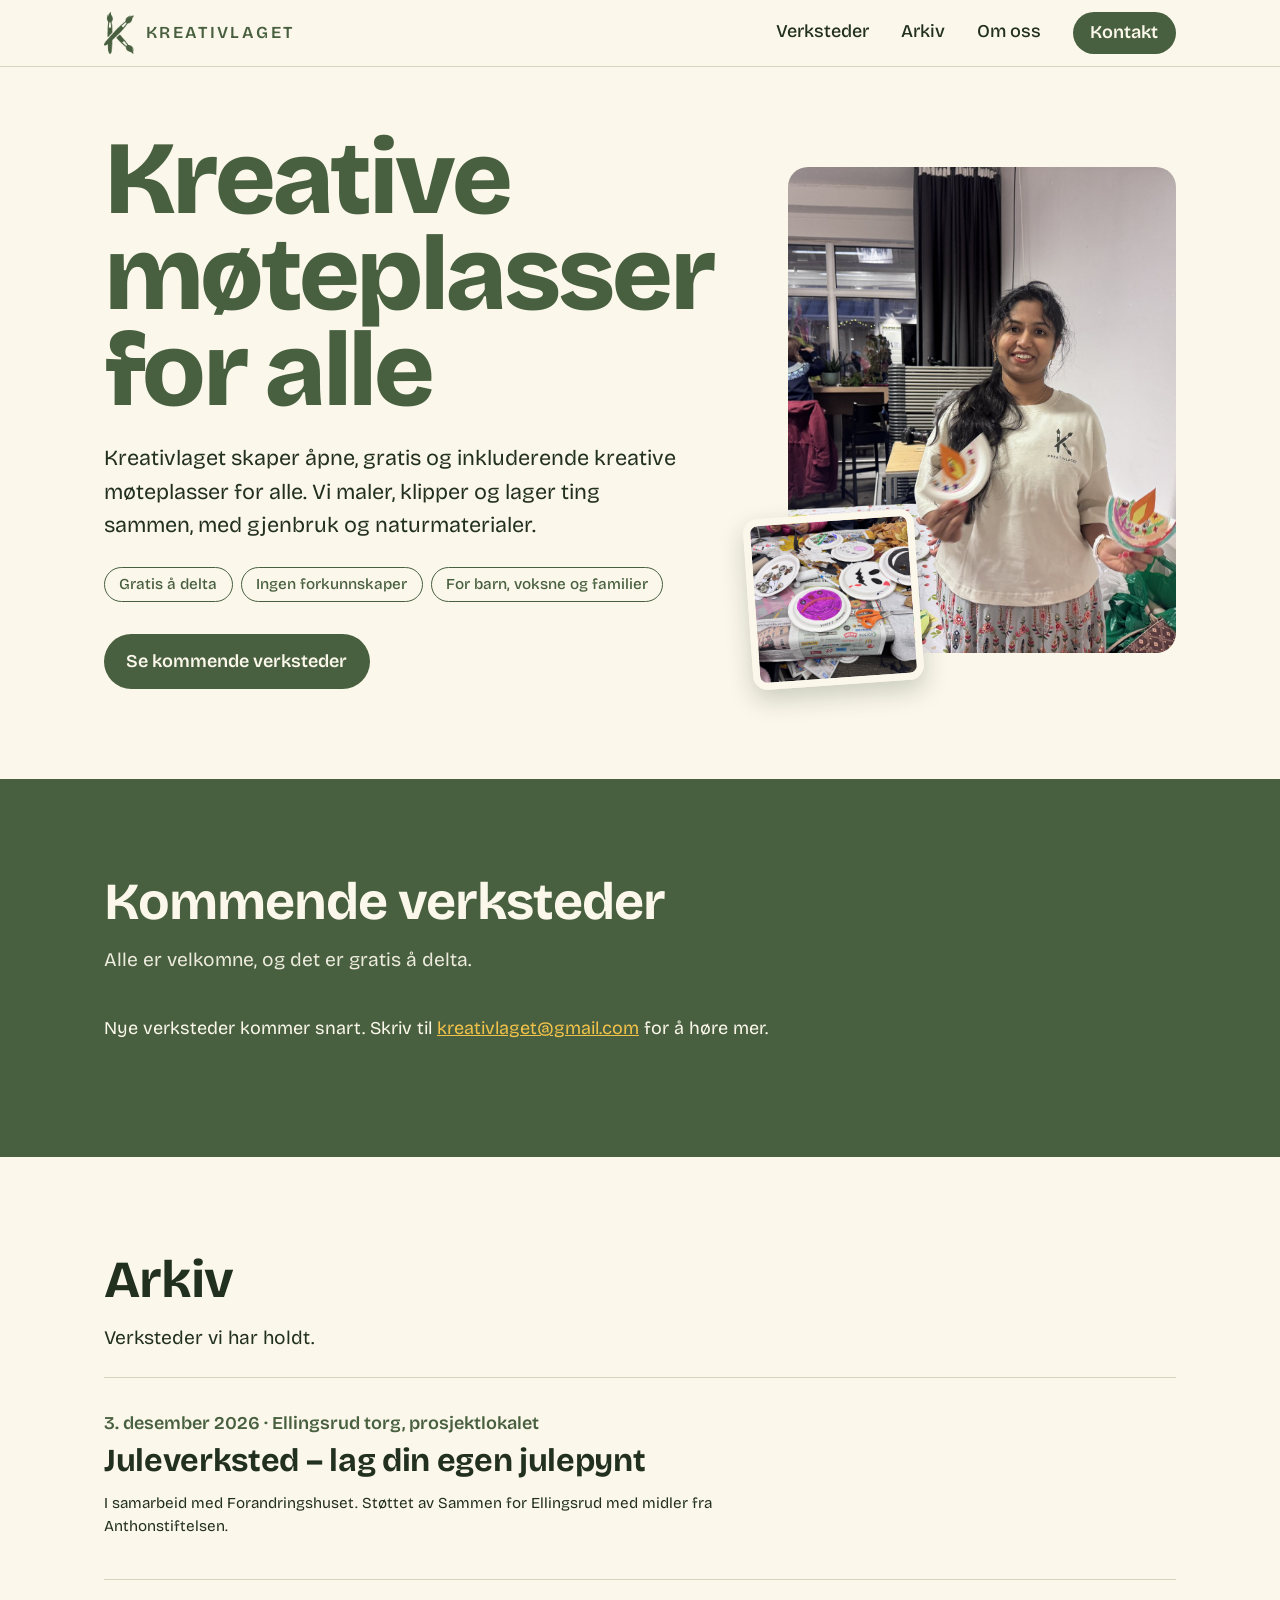
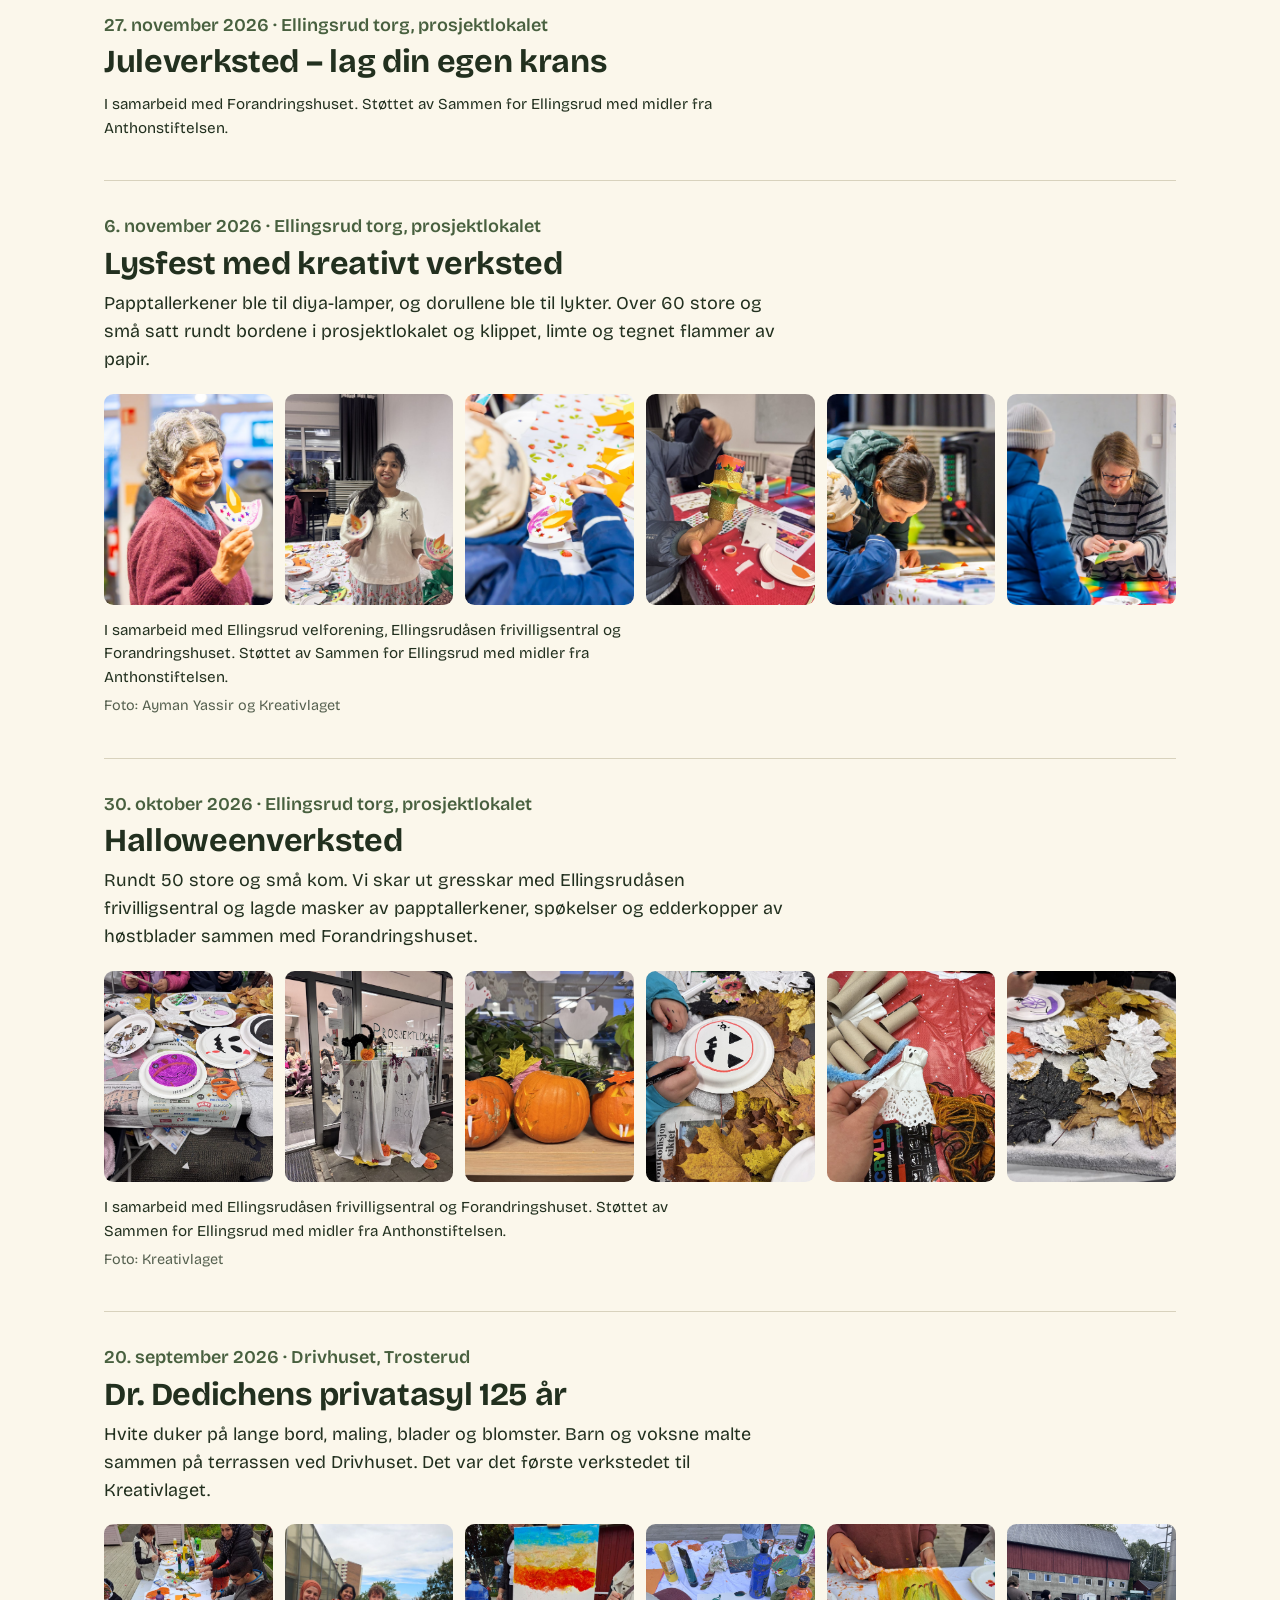
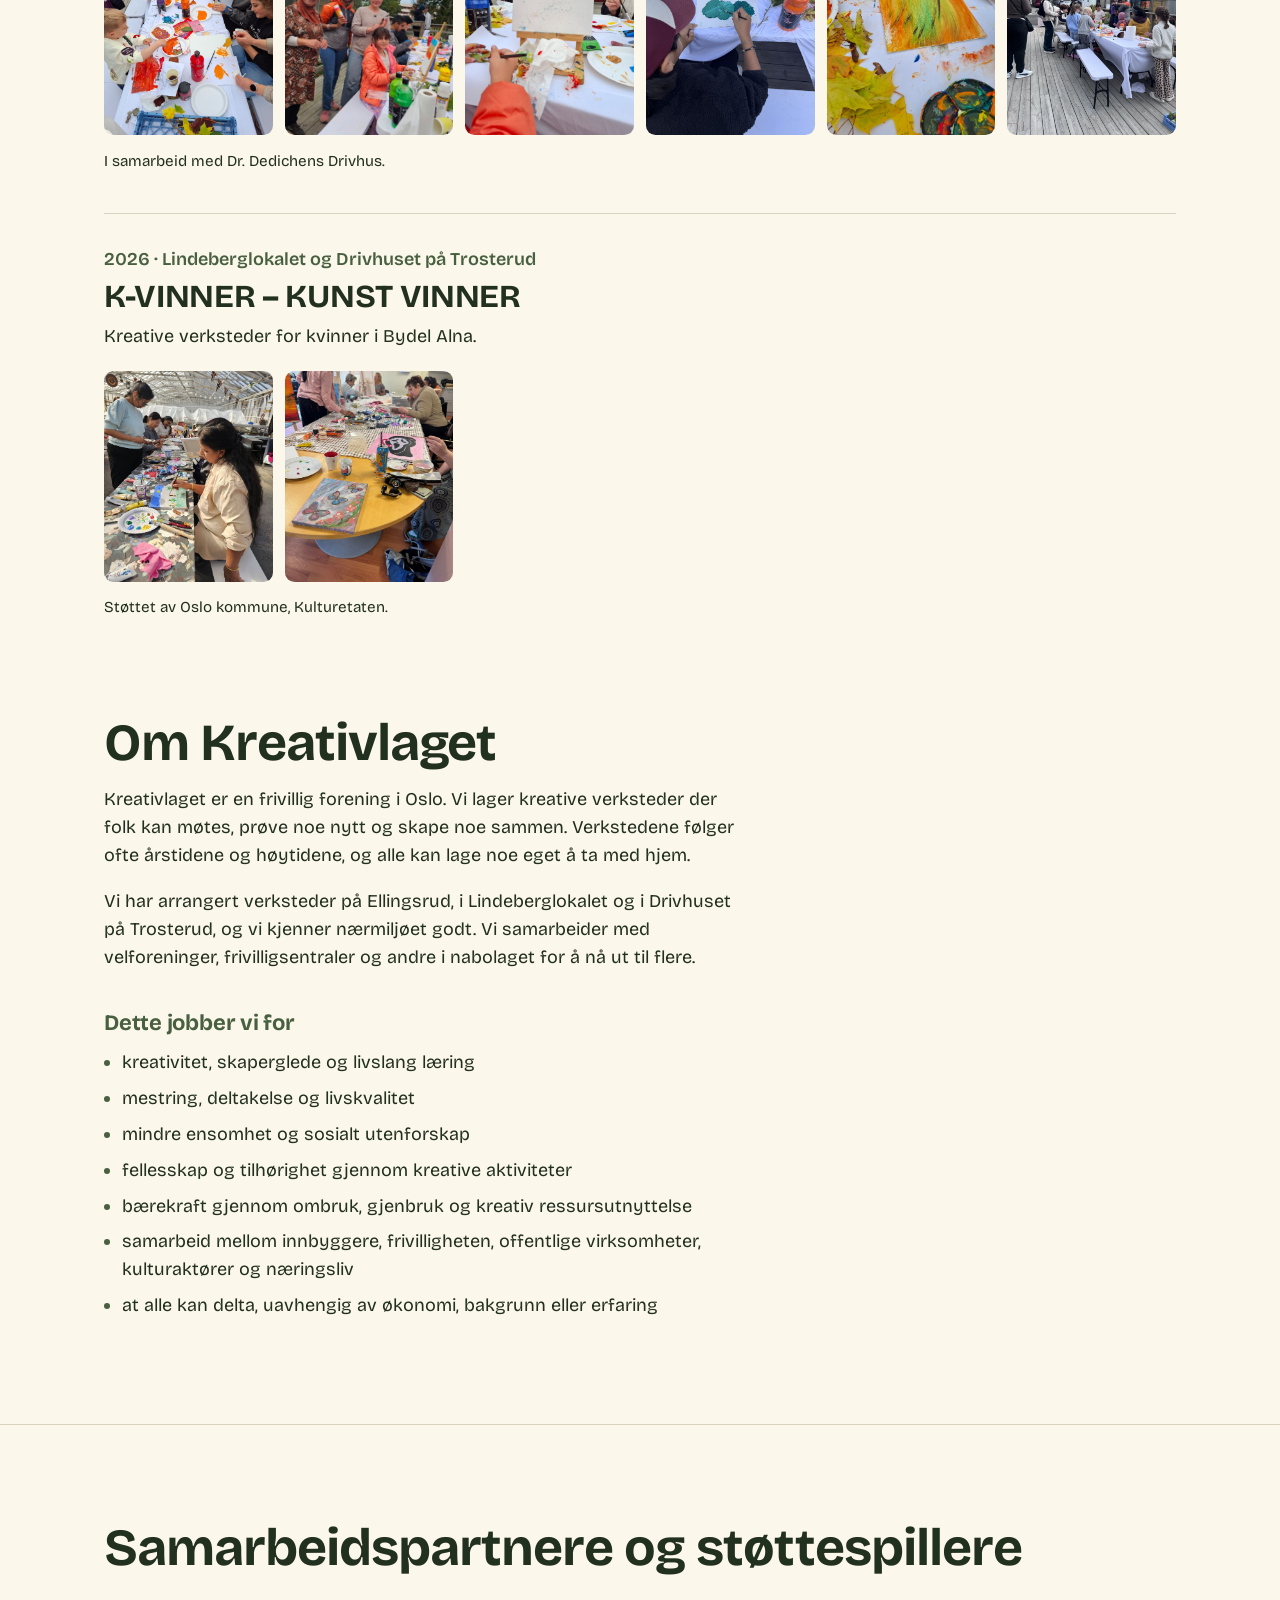
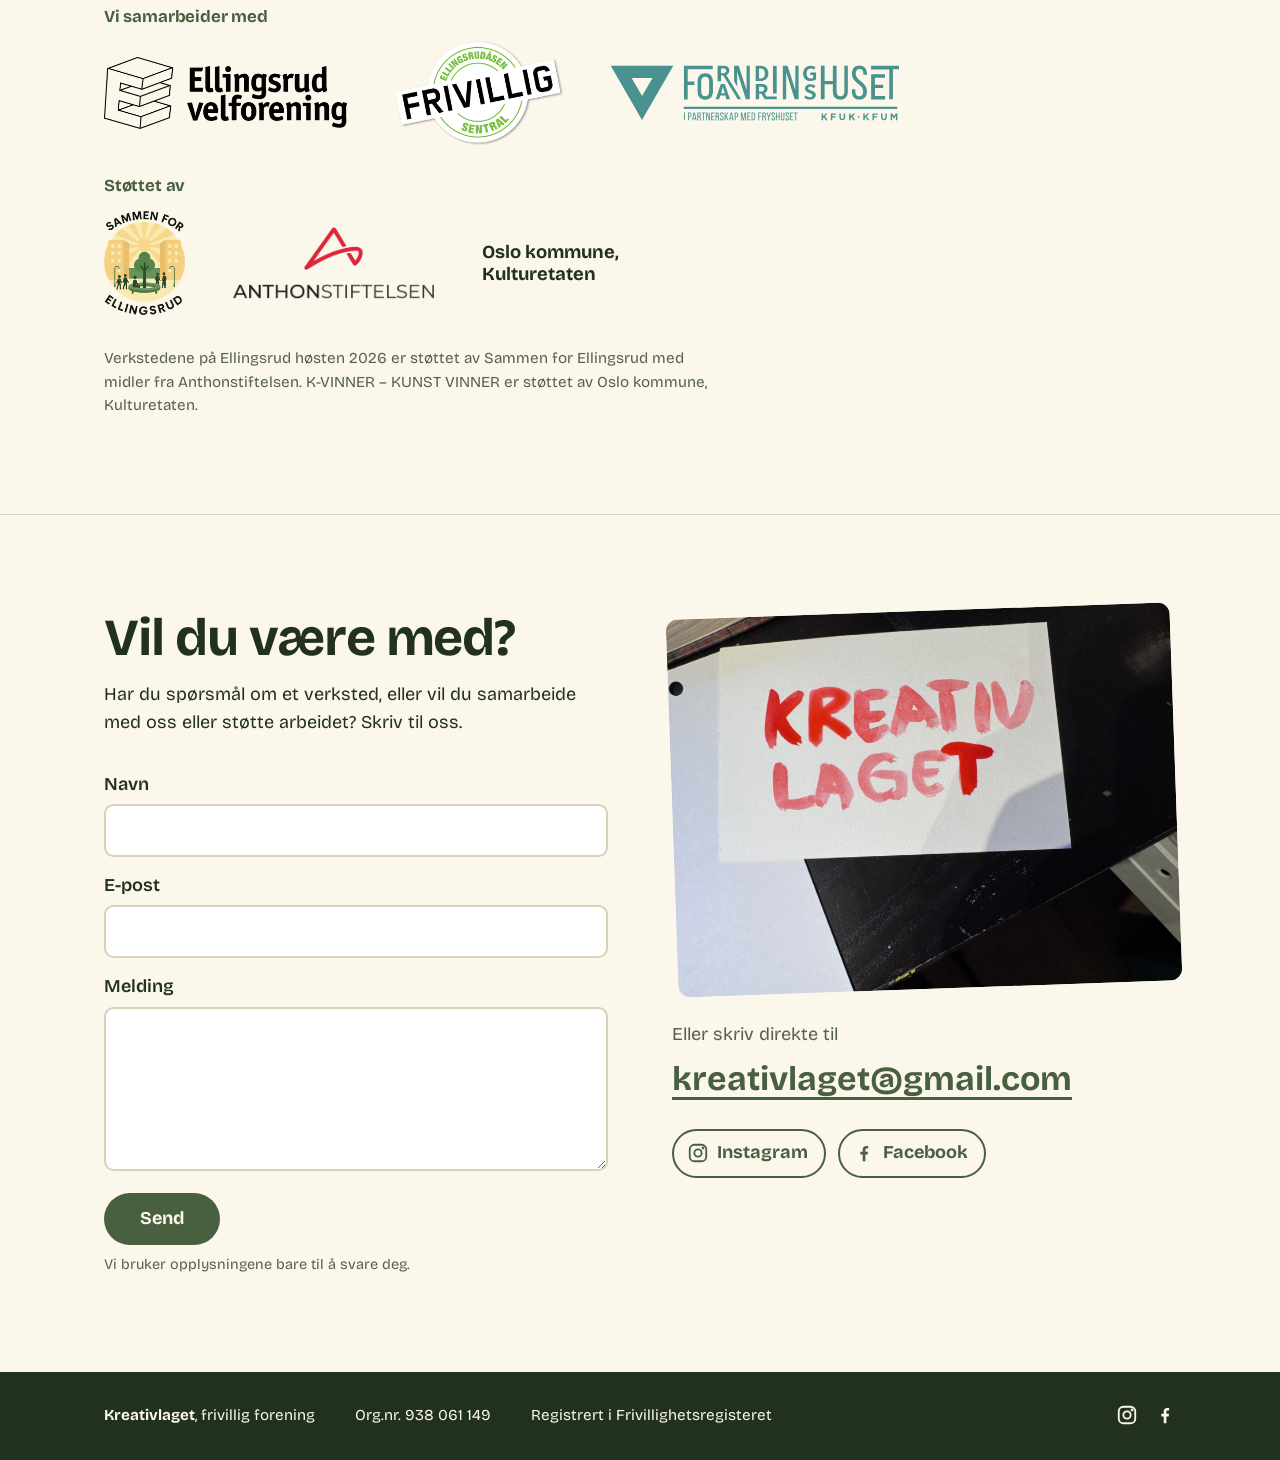
==== commit eb782a27: "Arkiv, samarbeidspartnere, fast meny og nye bilder på forsiden - Tidligere verksteder vises i «Arkiv" ====
--- a/index.html
+++ b/index.html
@@ -7,7 +7,7 @@
   <meta name="description" content="Kreativlaget lager åpne og gratis kreative verksteder i Oslo for barn, voksne og familier. Vi skaper sammen med gjenbruk og naturmaterialer.">
   <meta property="og:title" content="Kreativlaget">
   <meta property="og:description" content="Åpne, gratis og inkluderende kreative møteplasser for alle.">
-  <meta property="og:image" content="https://kreativlaget.no/bilder/langbord.jpg">
+  <meta property="og:image" content="https://kreativlaget.no/bilder/deling.jpg">
   <meta property="og:url" content="https://kreativlaget.no/">
   <meta property="og:locale" content="nb_NO">
   <link rel="icon" type="image/png" href="favicon.png">
@@ -16,6 +16,7 @@
 </head>
 <body>
 
+<div class="topp-ramme">
 <header class="topp">
   <a class="merke" href="#" aria-label="Kreativlaget, til toppen">
     <img src="bilder/k.png" alt="" width="34" height="48">
@@ -23,10 +24,12 @@
   </a>
   <nav aria-label="Hovedmeny">
     <a href="#verksteder">Verksteder</a>
+    <a href="#arkiv">Arkiv</a>
     <a href="#om-oss">Om oss</a>
-    <a href="#kontakt">Kontakt</a>
+    <a class="meny-kontakt" href="#kontakt">Kontakt</a>
   </nav>
 </header>
+</div>
 
 <main>
 
@@ -42,8 +45,10 @@
       <a class="knapp" href="#verksteder">Se kommende verksteder</a>
     </div>
     <figure class="inngang-bilde">
-      <img src="bilder/langbord.jpg" width="1350" height="1800"
-           alt="Et langt bord med hvite duker utendørs der barn og voksne maler sammen">
+      <img class="hoved" src="bilder/forside-goutami.jpg" width="1080" height="1350"
+           alt="Goutami fra Kreativlaget holder opp to diya-lamper av papptallerkener på lysfesten">
+      <img class="lapp" src="bilder/forside-masker.jpg" width="800" height="800"
+           alt="Masker av papptallerkener fra halloweenverkstedet">
     </figure>
   </section>
 
@@ -53,6 +58,14 @@
       <p class="seksjon-ingress">Alle er velkomne, og det er gratis å delta.</p>
       <ol class="liste" id="arrangement-liste"></ol>
       <noscript><p>Skriv til <a href="mailto:kreativlaget@gmail.com">kreativlaget@gmail.com</a> for å høre om kommende verksteder.</p></noscript>
+    </div>
+  </section>
+
+  <section id="arkiv" class="tidligere" aria-labelledby="arkiv-tittel" hidden>
+    <div class="innhold">
+      <h2 id="arkiv-tittel">Arkiv</h2>
+      <p class="arkiv-ingress">Verksteder vi har holdt.</p>
+      <ol class="arkiv" id="arkiv-liste"></ol>
     </div>
   </section>
 
@@ -78,20 +91,22 @@
     </div>
   </section>
 
-  <section class="bilder" aria-labelledby="bilder-tittel">
+  <section class="partnere" aria-labelledby="partnere-tittel">
     <div class="innhold">
-      <h2 id="bilder-tittel">Fra verkstedene</h2>
-      <div class="mosaikk">
-        <img src="bilder/naturmaterialer.jpg" width="1050" height="1400" loading="lazy" alt="Blomster, grener, saks og hammer på en hvit duk">
-        <img src="bilder/maleri-oransje.jpg" width="1050" height="1400" loading="lazy" alt="Et oransje og grønt maleri ved siden av høstblader og en palett">
-        <img src="bilder/drivhuset.jpg" width="1050" height="1400" loading="lazy" alt="Deltakere maler ved et langt bord i et drivhus">
-        <img src="bilder/bordet.jpg" width="1050" height="1400" loading="lazy" alt="Familier maler sammen ved et langt bord">
-        <img src="bilder/lindeberg.jpg" width="964" height="1286" loading="lazy" alt="Malerier og fargeblyanter på et rundt bord i Lindeberglokalet">
-        <img src="bilder/utstilling.jpg" width="1400" height="1050" loading="lazy" alt="Malerier fra verkstedene henger i et vindu">
-        <img src="bilder/staffeli.jpg" width="1050" height="1400" loading="lazy" alt="Et lerret med oransje og blå maling på et staffeli">
-        <img src="bilder/gruppe.jpg" width="788" height="1400" loading="lazy" alt="En gruppe deltakere samlet rundt et malebord utendørs">
-        <img src="bilder/bladmaling.jpg" width="1050" height="1400" loading="lazy" alt="En deltaker maler et grønt blad">
-      </div>
+      <h2 id="partnere-tittel">Samarbeidspartnere og støttespillere</h2>
+      <h3>Vi samarbeider med</h3>
+      <ul class="logoer">
+        <li><img src="bilder/partnere/ellingsrud-velforening.png" width="480" height="142" loading="lazy" alt="Ellingsrud velforening"></li>
+        <li class="rund"><img src="bilder/partnere/ellingsrudasen-frivilligsentral.png" width="323" height="200" loading="lazy" alt="Ellingsrudåsen frivilligsentral"></li>
+        <li><img src="bilder/partnere/forandringshuset.svg" width="300" height="75" loading="lazy" alt="Forandringshuset"></li>
+      </ul>
+      <h3>Støttet av</h3>
+      <ul class="logoer">
+        <li class="rund"><img src="bilder/partnere/sammen-for-ellingsrud.png" width="156" height="200" loading="lazy" alt="Sammen for Ellingsrud"></li>
+        <li><img src="bilder/partnere/anthonstiftelsen.png" width="480" height="172" loading="lazy" alt="Anthonstiftelsen"></li>
+        <li class="tekstlogo">Oslo kommune, Kulturetaten</li>
+      </ul>
+      <p class="partner-merknad">Verkstedene på Ellingsrud høsten 2026 er støttet av Sammen for Ellingsrud med midler fra Anthonstiftelsen. K-VINNER – KUNST VINNER er støttet av Oslo kommune, Kulturetaten.</p>
     </div>
   </section>
 
@@ -141,6 +156,17 @@
     </p>
   </div>
 </footer>
+
+<dialog id="storbilde" class="storbilde" aria-label="Bilde i stort format">
+  <form method="dialog"><button class="lukk" aria-label="Lukk">×</button></form>
+  <img src="" alt="">
+</dialog>
+<script>
+  (function () {
+    var vindu = document.getElementById("storbilde");
+    vindu.addEventListener("click", function (e) { if (e.target === vindu || e.target.tagName === "IMG") vindu.close(); });
+  })();
+</script>
 
 <script src="arrangementer.js"></script>
 <script>
@@ -177,14 +203,87 @@
     var dager = ["søndag", "mandag", "tirsdag", "onsdag", "torsdag", "fredag", "lørdag"];
     var idag = new Date(); idag.setHours(0, 0, 0, 0);
 
-    var kommende = ARRANGEMENTER
-      .map(function (a) { var d = a.dato.split("-"); a._d = new Date(+d[0], +d[1] - 1, +d[2]); return a; })
+    var alle = ARRANGEMENTER
+      .map(function (a) { var d = a.dato.split("-"); a._d = new Date(+d[0], +d[1] - 1, +d[2]); return a; });
+    var kommende = alle
       .filter(function (a) { return a._d >= idag; })
       .sort(function (x, y) { return x._d - y._d; });
+    var tidligere = alle
+      .filter(function (a) { return a._d < idag; })
+      .sort(function (x, y) { return y._d - x._d; });
+
+    visArkiv(tidligere);
 
     if (!kommende.length) {
       liste.outerHTML = '<p class="tom">Nye verksteder kommer snart. Skriv til <a href="mailto:kreativlaget@gmail.com">kreativlaget@gmail.com</a> for å høre mer.</p>';
       return;
+    }
+
+    function visArkiv(liste) {
+      if (!liste.length) return;
+      var seksjon = document.getElementById("arkiv");
+      var ol = document.getElementById("arkiv-liste");
+      var maneder = ["januar", "februar", "mars", "april", "mai", "juni", "juli", "august", "september", "oktober", "november", "desember"];
+      liste.forEach(function (a) {
+        var li = document.createElement("li");
+        li.className = "arkiv-post";
+        var meta = document.createElement("p");
+        meta.className = "arkiv-meta";
+        var tid = document.createElement("time");
+        tid.dateTime = a.dato;
+        tid.textContent = a.periode || (a._d.getDate() + ". " + maneder[a._d.getMonth()] + " " + a._d.getFullYear());
+        meta.appendChild(tid);
+        meta.appendChild(document.createTextNode(" · " + a.sted));
+        var h3 = document.createElement("h3");
+        h3.textContent = a.tittel;
+        li.appendChild(meta);
+        li.appendChild(h3);
+        if (a.etterpaa) {
+          var p = document.createElement("p");
+          p.className = "arkiv-tekst";
+          p.textContent = a.etterpaa;
+          li.appendChild(p);
+        }
+        if (a.bilder && a.bilder.length) {
+          var rutenett = document.createElement("div");
+          rutenett.className = "arkiv-bilder";
+          a.bilder.forEach(function (b) {
+            var lenke = document.createElement("a");
+            lenke.href = b.fil;
+            lenke.className = "arkiv-bilde";
+            var img = document.createElement("img");
+            img.src = b.fil;
+            img.alt = b.alt || "";
+            img.loading = "lazy";
+            if (b.pos) img.style.objectPosition = b.pos;
+            lenke.appendChild(img);
+            lenke.addEventListener("click", function (e) {
+              var vindu = document.getElementById("storbilde");
+              if (!vindu || !vindu.showModal) return;
+              e.preventDefault();
+              vindu.querySelector("img").src = b.fil;
+              vindu.querySelector("img").alt = b.alt || "";
+              vindu.showModal();
+            });
+            rutenett.appendChild(lenke);
+          });
+          li.appendChild(rutenett);
+        }
+        if (a.kreditt) {
+          var k = document.createElement("p");
+          k.className = "arkiv-kreditt";
+          k.textContent = a.kreditt;
+          li.appendChild(k);
+        }
+        if (a.foto) {
+          var f = document.createElement("p");
+          f.className = "arkiv-foto";
+          f.textContent = "Foto: " + a.foto;
+          li.appendChild(f);
+        }
+        ol.appendChild(li);
+      });
+      seksjon.hidden = false;
     }
 
     kommende.forEach(function (a) {
--- a/stil.css
+++ b/stil.css
@@ -55,7 +55,17 @@
 
 .innhold { max-width: var(--maks); margin: 0 auto; padding: 0 var(--kant); }
 
-/* Topp */
+/* Topp: menyen blir stående øverst når man blar */
+.topp-ramme {
+  position: sticky;
+  top: 0;
+  z-index: 50;
+  background: rgba(251, 247, 235, 0.94);
+  -webkit-backdrop-filter: blur(8px);
+  backdrop-filter: blur(8px);
+  border-bottom: 1px solid var(--linje);
+}
+section[id] { scroll-margin-top: 5rem; }
 .topp {
   display: flex;
   align-items: center;
@@ -63,7 +73,7 @@
   gap: 1rem;
   max-width: var(--maks);
   margin: 0 auto;
-  padding: 1.25rem var(--kant);
+  padding: 0.75rem var(--kant);
 }
 .merke {
   display: flex;
@@ -79,7 +89,7 @@
   text-transform: uppercase;
   letter-spacing: 0.14em;
 }
-.topp nav { display: flex; gap: clamp(0.9rem, 2.5vw, 2rem); }
+.topp nav { display: flex; align-items: center; gap: clamp(0.9rem, 2.5vw, 2rem); }
 .topp nav a {
   text-decoration: none;
   font-weight: 500;
@@ -88,6 +98,15 @@
   border-bottom: 2px solid transparent;
 }
 .topp nav a:hover { border-bottom-color: var(--gronn); }
+.topp nav a.meny-kontakt {
+  background: var(--gronn);
+  color: var(--papir);
+  border: 0;
+  border-radius: 999px;
+  padding: 0.45rem 1.1rem;
+  font-weight: 600;
+}
+.topp nav a.meny-kontakt:hover { background: var(--blekk); }
 
 /* Inngang */
 .inngang {
@@ -135,13 +154,24 @@
   border-radius: 999px;
 }
 .knapp:hover { background: var(--blekk); }
-.inngang-bilde { margin: 0; }
-.inngang-bilde img {
+.inngang-bilde { margin: 0 0 0 2.5rem; position: relative; }
+.inngang-bilde .hoved {
   width: 100%;
   aspect-ratio: 4 / 5;
   object-fit: cover;
-  object-position: center 65%;
   border-radius: 1.25rem;
+}
+.inngang-bilde .lapp {
+  position: absolute;
+  left: -2.5rem;
+  bottom: -2rem;
+  width: 44%;
+  aspect-ratio: 1;
+  object-fit: cover;
+  border: 0.45rem solid var(--papir);
+  border-radius: 0.9rem;
+  transform: rotate(-4deg);
+  box-shadow: 0 10px 24px rgba(34, 48, 31, 0.22);
 }
 
 /* Verksteder */
@@ -178,6 +208,59 @@
 .plakat:hover { transform: rotate(-1deg) scale(1.02); }
 .plakat img { width: 100%; }
 
+/* Tidligere verksteder */
+.tidligere { padding: clamp(3.5rem, 8vw, 6rem) 0 0; }
+.tidligere[hidden] { display: none; }
+.arkiv-ingress { font-size: 1.2rem; margin-bottom: 0; }
+.arkiv { list-style: none; margin: 1.5rem 0 0; padding: 0; }
+.arkiv-post { padding: 2rem 0 2.5rem; border-top: 1px solid var(--linje); }
+.arkiv-post:last-child { padding-bottom: 0; }
+.arkiv-meta { margin: 0 0 0.35rem; font-weight: 600; color: var(--gronn); }
+.arkiv-post h3 { font-size: clamp(1.5rem, 2.6vw, 2rem); margin-bottom: 0.6rem; }
+.arkiv-tekst { max-width: 38em; }
+.arkiv-bilder {
+  display: grid;
+  grid-template-columns: repeat(6, minmax(0, 1fr));
+  gap: 0.75rem;
+  margin-top: 1.25rem;
+}
+.arkiv-bilde { display: block; border-radius: 0.6rem; overflow: hidden; }
+.arkiv-bilde img {
+  width: 100%;
+  aspect-ratio: 4 / 5;
+  object-fit: cover;
+  transition: transform 0.25s;
+}
+.arkiv-bilde:hover img { transform: scale(1.04); }
+.arkiv-kreditt { margin: 0.9rem 0 0; font-size: 0.95rem; max-width: 40em; }
+.arkiv-foto { margin: 0.35rem 0 0; font-size: 0.9rem; color: var(--dempet); }
+.storbilde {
+  border: 0;
+  padding: 0;
+  background: transparent;
+  max-width: min(92vw, 1100px);
+  max-height: 92vh;
+  overflow: visible;
+}
+.storbilde::backdrop { background: rgba(34, 48, 31, 0.88); }
+.storbilde img { max-width: min(92vw, 1100px); max-height: 88vh; width: auto; border-radius: 0.5rem; cursor: zoom-out; }
+.storbilde .lukk {
+  position: absolute;
+  top: -0.6rem;
+  right: -0.6rem;
+  width: 2.5rem;
+  height: 2.5rem;
+  border: 0;
+  border-radius: 999px;
+  background: var(--papir);
+  color: var(--blekk);
+  font: inherit;
+  font-size: 1.6rem;
+  line-height: 1;
+  cursor: pointer;
+}
+.storbilde .lukk:focus-visible { outline: 3px solid var(--gul); outline-offset: 2px; }
+
 /* Om */
 .om { padding: clamp(3.5rem, 8vw, 6rem) 0; }
 .om-grid > * { max-width: 44rem; }
@@ -188,20 +271,22 @@
 .om-mal li { margin-bottom: 0.5rem; }
 .om-mal li::marker { color: var(--gronn); }
 
-/* Bilder */
-.bilder { padding: 0 0 clamp(3.5rem, 8vw, 6rem); }
-.mosaikk {
-  display: grid;
-  grid-template-columns: repeat(3, minmax(0, 1fr));
-  gap: 1rem;
-  margin-top: 1.5rem;
-}
-.mosaikk img {
-  width: 100%;
-  aspect-ratio: 4 / 5;
-  object-fit: cover;
-  border-radius: 0.75rem;
-}
+/* Samarbeidspartnere */
+.partnere { border-top: 1px solid var(--linje); padding: clamp(3.5rem, 8vw, 6rem) 0; }
+.partnere h3 { font-size: 1.05rem; color: var(--gronn); margin: 2rem 0 1rem; }
+.logoer {
+  list-style: none;
+  margin: 0;
+  padding: 0;
+  display: flex;
+  flex-wrap: wrap;
+  align-items: center;
+  gap: 1.5rem 3rem;
+}
+.logoer img { height: 4.5rem; width: auto; }
+.logoer .rund img { height: 6.5rem; }
+.logoer .tekstlogo { font-weight: 700; font-size: 1.15rem; max-width: 12rem; line-height: 1.2; }
+.partner-merknad { margin: 2rem 0 0; max-width: 40em; font-size: 0.95rem; color: var(--dempet); }
 
 /* Kontakt */
 .kontakt {
@@ -300,18 +385,25 @@
 
 /* Mobil */
 @media (max-width: 760px) {
-  .topp { flex-wrap: wrap; }
+  .topp { padding: 0.6rem var(--kant); }
   .merke span { font-size: 0.95rem; }
   .inngang, .kontakt-grid { grid-template-columns: minmax(0, 1fr); }
-  .inngang-bilde img { aspect-ratio: 4 / 3; }
+  .inngang-bilde { margin: 0 0 1.5rem; }
+  .inngang-bilde .hoved { aspect-ratio: 4 / 3; object-position: center 35%; }
+  .inngang-bilde .lapp { left: auto; right: -0.25rem; bottom: -1.5rem; width: 36%; }
   .arrangement, .arrangement.med-plakat { grid-template-columns: minmax(0, 1fr); gap: 0.75rem; padding: 1.75rem 0; }
   .plakat { max-width: 16rem; margin-top: 0.5rem; }
   .dato { flex-direction: row; align-items: baseline; gap: 0.6rem; }
   .dag { font-size: 3.5rem; }
   .skilt img { transform: none; }
-  .mosaikk { grid-template-columns: repeat(2, minmax(0, 1fr)); gap: 0.6rem; }
-  .mosaikk img:first-child { grid-column: 1 / -1; aspect-ratio: 4 / 3; }
-}
-@media (max-width: 420px) {
-  .topp nav { width: 100%; justify-content: space-between; }
-}
+  .logoer { gap: 1.25rem 2rem; }
+  .arkiv-bilder { grid-template-columns: repeat(3, minmax(0, 1fr)); gap: 0.5rem; }
+  .logoer img { height: 3.25rem; }
+  .logoer .rund img { height: 4.75rem; }
+}
+@media (max-width: 560px) {
+  .merke span { display: none; }
+  .topp nav { gap: 0.9rem; }
+  .topp nav a { font-size: 0.95rem; }
+  .topp nav a.meny-kontakt { padding: 0.4rem 0.85rem; }
+}
